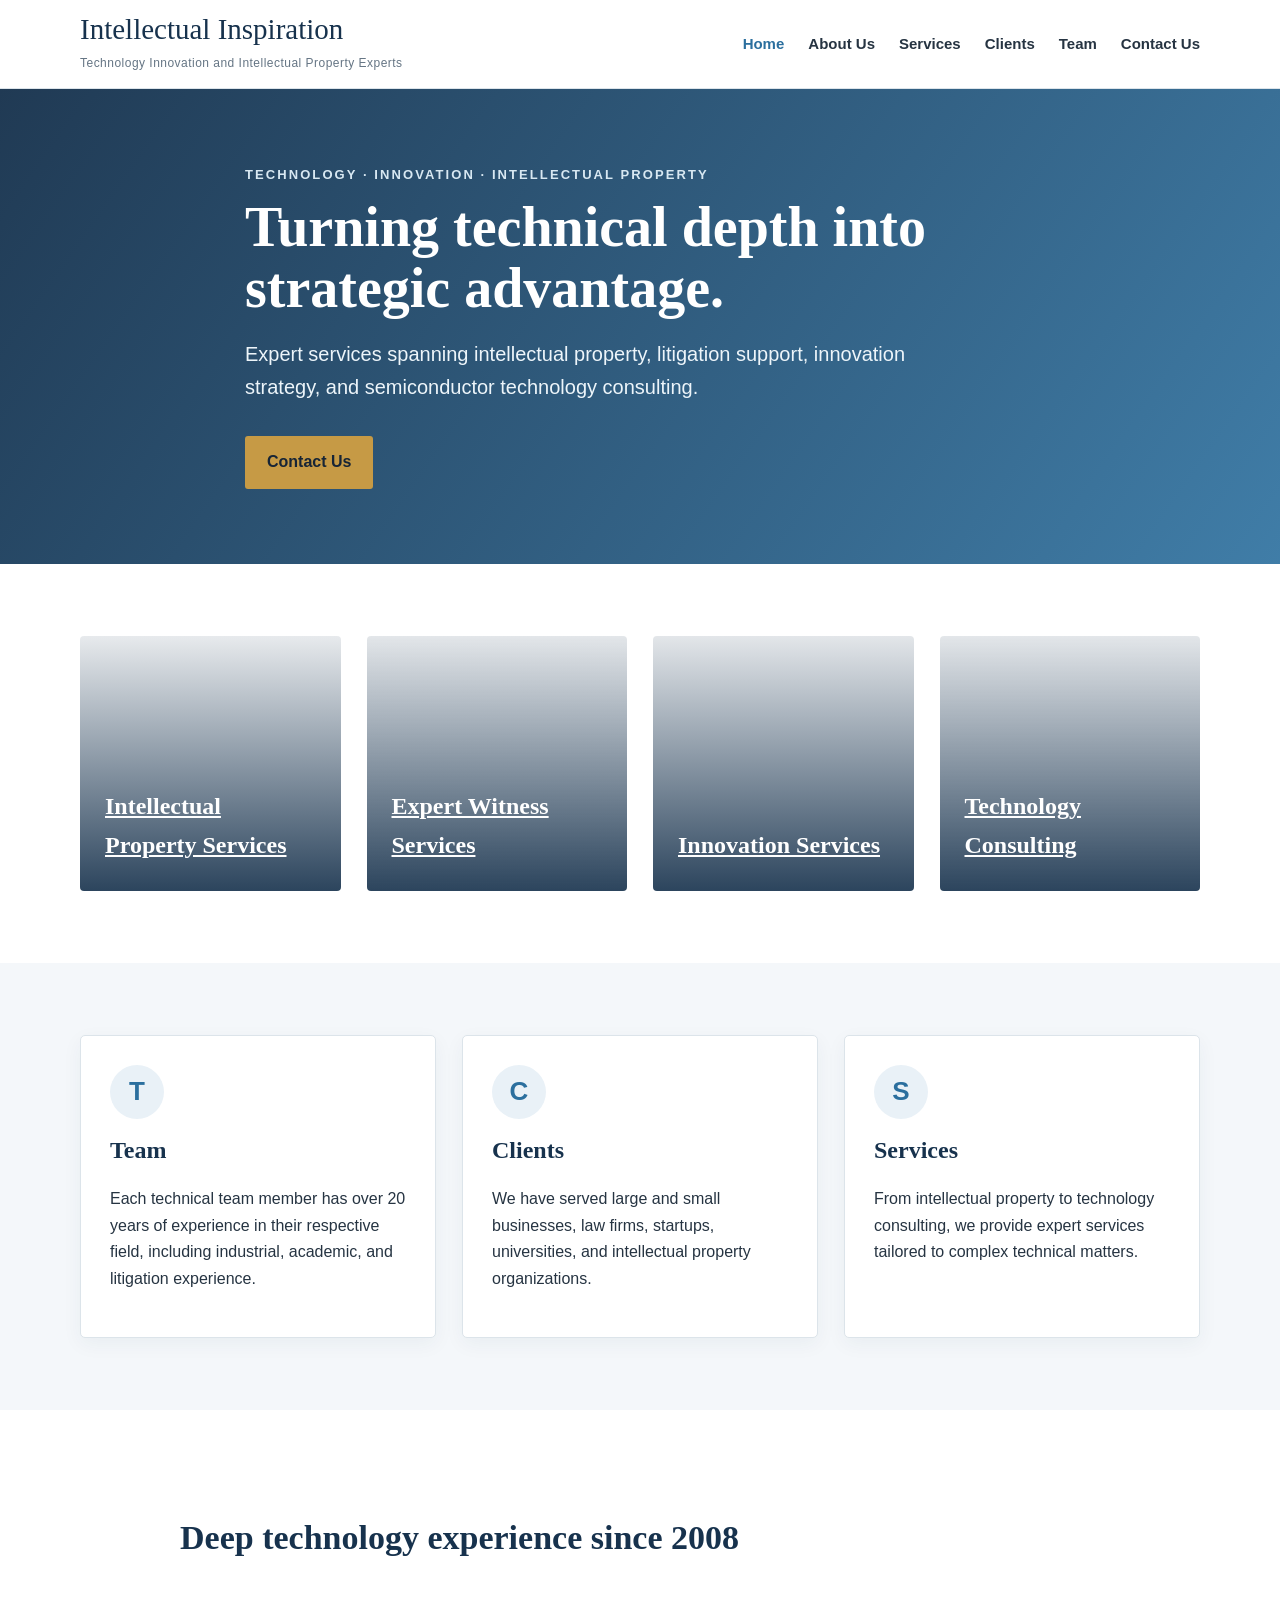
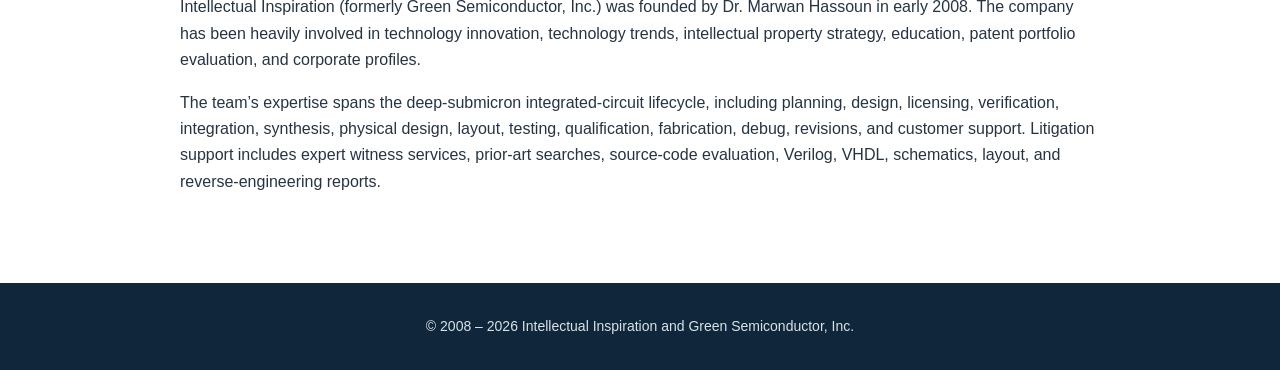
==== index.html @ a235f94a "Add files via upload Initial Migration from godaddy hosting" ====
<!doctype html><html lang="en"><head><meta charset="utf-8"><meta name="viewport" content="width=device-width,initial-scale=1">
<title>Home | Intellectual Inspiration</title><meta name="description" content="Technology innovation and intellectual property consulting.">
<link rel="stylesheet" href="assets/style.css"></head><body><header class="site-header"><div class="container header-inner">
<a class="brand" href="index.html"><span class="brand-name">Intellectual Inspiration</span><span class="tagline">Technology Innovation and Intellectual Property Experts</span></a>
<button class="menu-button" aria-label="Open menu">☰</button><nav class="nav"><a href="index.html" class="active">Home</a><a href="about.html" class="">About Us</a><a href="services.html" class="">Services</a><a href="clients.html" class="">Clients</a><a href="team.html" class="">Team</a><a href="contact.html" class="">Contact Us</a></nav></div></header>
<main>
<section class="hero"><div class="container hero-content"><div class="eyebrow">Technology · Innovation · Intellectual Property</div>
<h1>Turning technical depth into strategic advantage.</h1>
<p>Expert services spanning intellectual property, litigation support, innovation strategy, and semiconductor technology consulting.</p>
<a class="button" href="contact.html">Contact Us</a></div></section>
<section class="section"><div class="container"><div class="grid grid-4">
<a class="feature" href="services.html"><h3>Intellectual Property Services</h3></a>
<a class="feature" href="services.html"><h3>Expert Witness Services</h3></a>
<a class="feature" href="services.html"><h3>Innovation Services</h3></a>
<a class="feature" href="services.html"><h3>Technology Consulting</h3></a>
</div></div></section>
<section class="section alt"><div class="container"><div class="grid grid-3">
<div class="card"><div class="icon">T</div><h3>Team</h3><p>Each technical team member has over 20 years of experience in their respective field, including industrial, academic, and litigation experience.</p></div>
<div class="card"><div class="icon">C</div><h3>Clients</h3><p>We have served large and small businesses, law firms, startups, universities, and intellectual property organizations.</p></div>
<div class="card"><div class="icon">S</div><h3>Services</h3><p>From intellectual property to technology consulting, we provide expert services tailored to complex technical matters.</p></div>
</div></div></section>
<section class="section"><div class="container prose"><h2>Deep technology experience since 2008</h2>
<p>Intellectual Inspiration (formerly Green Semiconductor, Inc.) was founded by Dr. Marwan Hassoun in early 2008. The company has been heavily involved in technology innovation, technology trends, intellectual property strategy, education, patent portfolio evaluation, and corporate profiles.</p>
<p>The team’s expertise spans the deep-submicron integrated-circuit lifecycle, including planning, design, licensing, verification, integration, synthesis, physical design, layout, testing, qualification, fabrication, debug, revisions, and customer support. Litigation support includes expert witness services, prior-art searches, source-code evaluation, Verilog, VHDL, schematics, layout, and reverse-engineering reports.</p></div></section></main>
<footer class="site-footer"><div class="container">© 2008 – <span id="year"></span> Intellectual Inspiration and Green Semiconductor, Inc.</div></footer><script src="assets/site.js"></script></body></html>
---- assets/style.css ----
:root{
  --navy:#17324d;
  --blue:#2b6f9e;
  --light:#f4f7fa;
  --ink:#263442;
  --muted:#657584;
  --white:#fff;
  --line:#dce4ea;
  --accent:#c69a45;
}
*{box-sizing:border-box}
html{scroll-behavior:smooth}
body{margin:0;font-family:Arial,Helvetica,sans-serif;color:var(--ink);line-height:1.65;background:#fff}
a{color:var(--blue)}
img{max-width:100%}
.container{width:min(1120px,calc(100% - 40px));margin:auto}
.site-header{background:#fff;border-bottom:1px solid var(--line);position:sticky;top:0;z-index:20}
.header-inner{min-height:88px;display:flex;align-items:center;justify-content:space-between;gap:28px}
.brand{text-decoration:none;display:block}
.brand-name{font-family:Georgia,serif;color:var(--navy);font-size:29px;line-height:1.05}
.tagline{display:block;color:var(--muted);font-size:12px;letter-spacing:.04em;margin-top:6px}
.nav{display:flex;gap:24px;align-items:center}
.nav a{text-decoration:none;color:var(--ink);font-size:15px;font-weight:600}
.nav a:hover,.nav a.active{color:var(--blue)}
.menu-button{display:none;border:0;background:transparent;font-size:28px}
.hero{background:linear-gradient(125deg,rgba(23,50,77,.96),rgba(43,111,158,.90)),url('assets/circuit.svg') center/cover;min-height:440px;color:#fff;display:flex;align-items:center}
.hero-content{max-width:790px;padding:75px 0}
.eyebrow{text-transform:uppercase;letter-spacing:.16em;font-size:13px;font-weight:bold;color:#d8e8f2}
.hero h1{font-family:Georgia,serif;font-size:56px;line-height:1.08;margin:12px 0 18px}
.hero p{font-size:20px;max-width:710px;color:#edf5fa}
.button{display:inline-block;background:var(--accent);color:#172536;text-decoration:none;padding:13px 22px;border-radius:3px;font-weight:bold;margin-top:12px}
.page-hero{background:var(--navy);color:#fff;padding:58px 0}
.page-hero h1{font-family:Georgia,serif;font-size:45px;margin:0}
.page-hero p{max-width:760px;color:#dce8f0}
.section{padding:72px 0}
.section.alt{background:var(--light)}
.section-title{text-align:center;max-width:760px;margin:0 auto 42px}
.section-title h2{font-family:Georgia,serif;color:var(--navy);font-size:37px;margin:0 0 10px}
.section-title p{color:var(--muted)}
.grid{display:grid;gap:26px}
.grid-4{grid-template-columns:repeat(4,1fr)}
.grid-3{grid-template-columns:repeat(3,1fr)}
.grid-2{grid-template-columns:repeat(2,1fr)}
.card{border:1px solid var(--line);background:#fff;padding:29px;border-radius:5px;box-shadow:0 6px 20px rgba(23,50,77,.05)}
.card h3{font-family:Georgia,serif;color:var(--navy);font-size:24px;margin:12px 0}
.icon{width:54px;height:54px;border-radius:50%;display:grid;place-items:center;background:#e9f1f7;color:var(--blue);font-size:26px;font-weight:bold}
.feature{min-height:255px;display:flex;flex-direction:column;justify-content:flex-end;padding:25px;color:#fff;background:linear-gradient(rgba(23,50,77,.1),rgba(23,50,77,.91)),url('assets/circuit.svg') center/cover;border-radius:4px}
.feature:nth-child(2){background-image:linear-gradient(rgba(23,50,77,.12),rgba(23,50,77,.91)),url('assets/court.svg')}
.feature:nth-child(3){background-image:linear-gradient(rgba(23,50,77,.12),rgba(23,50,77,.91)),url('assets/innovation.svg')}
.feature:nth-child(4){background-image:linear-gradient(rgba(23,50,77,.12),rgba(23,50,77,.91)),url('assets/chip.svg')}
.feature h3{font-family:Georgia,serif;font-size:24px;margin:0}
.prose{max-width:920px;margin:auto}
.prose h2,.prose h3{font-family:Georgia,serif;color:var(--navy)}
.prose h2{font-size:34px}
.prose h3{font-size:25px;margin-top:36px}
.prose li{margin:7px 0}
.profile{display:grid;grid-template-columns:250px 1fr;gap:38px;align-items:start}
.headshot{width:250px;aspect-ratio:1;border-radius:5px;background:linear-gradient(145deg,#dce8ef,#f7f9fb);display:grid;place-items:center;color:var(--navy);font-family:Georgia,serif;font-size:64px;border:1px solid var(--line)}
.contact-grid{display:grid;grid-template-columns:1.3fr .7fr;gap:35px}
.contact-box{background:var(--light);padding:30px;border-left:5px solid var(--blue)}
.notice{padding:15px 18px;background:#fff8e8;border:1px solid #ead9a8;border-radius:4px}
.site-footer{background:#10273b;color:#d8e2e9;padding:32px 0;text-align:center;font-size:14px}
.small{font-size:14px;color:var(--muted)}
@media(max-width:850px){
 .menu-button{display:block}
 .nav{display:none;position:absolute;top:88px;left:0;right:0;background:#fff;flex-direction:column;padding:22px;border-bottom:1px solid var(--line)}
 .nav.open{display:flex}
 .grid-4,.grid-3,.grid-2,.contact-grid{grid-template-columns:1fr}
 .profile{grid-template-columns:1fr}
 .hero h1{font-size:42px}
 .header-inner{min-height:78px}
 .tagline{max-width:240px}
}
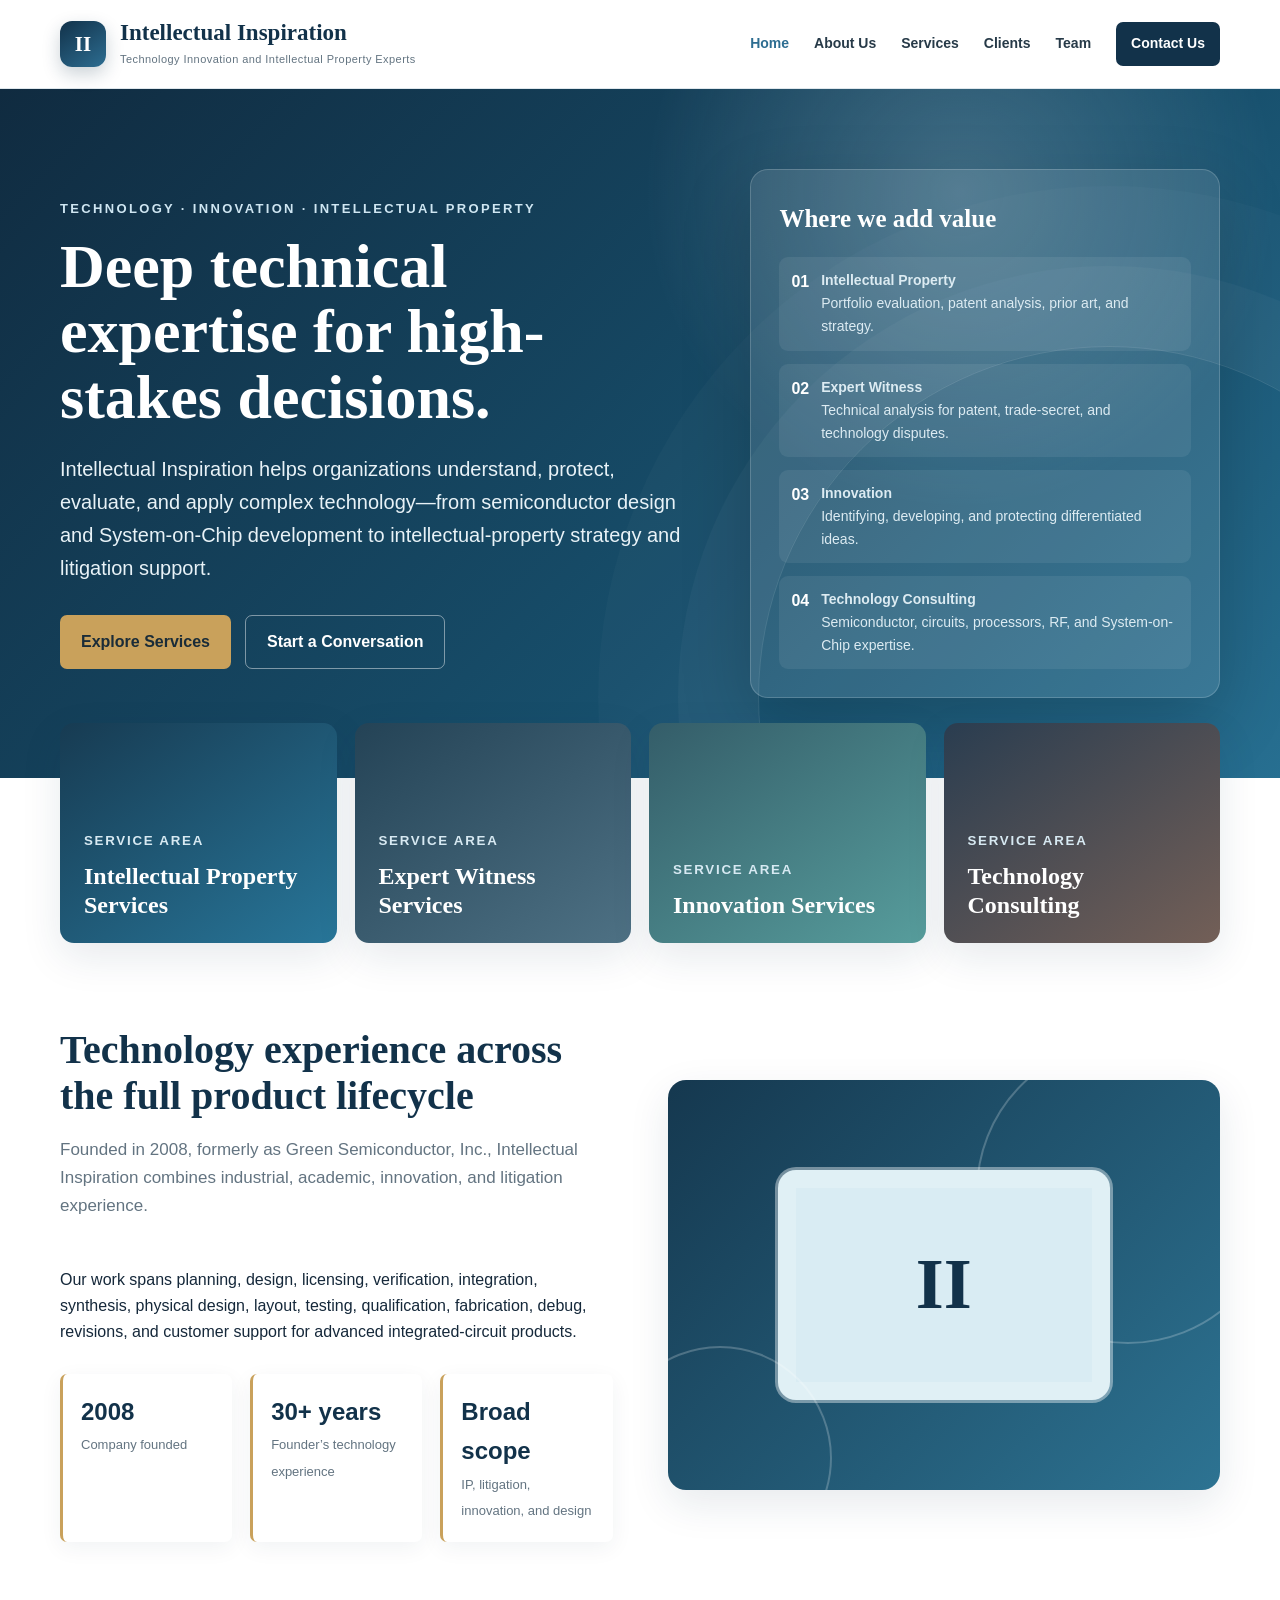
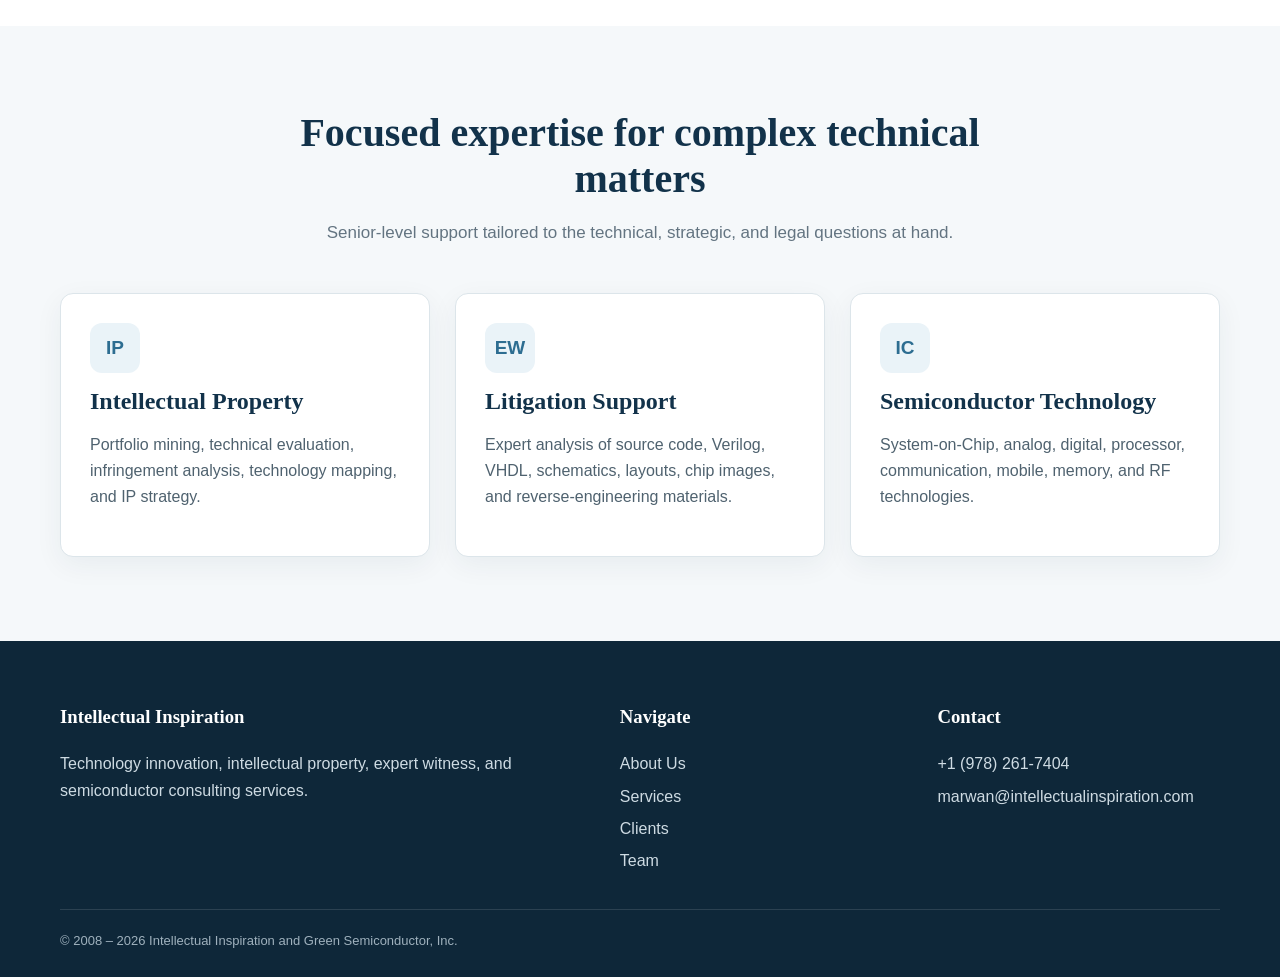
==== commit 9057eed9: "Add files via upload version 2" ====
--- a/index.html
+++ b/index.html
@@ -1,25 +1,36 @@
 <!doctype html><html lang="en"><head><meta charset="utf-8"><meta name="viewport" content="width=device-width,initial-scale=1">
-<title>Home | Intellectual Inspiration</title><meta name="description" content="Technology innovation and intellectual property consulting.">
+<title>Home | Intellectual Inspiration</title><meta name="description" content="Technology innovation, intellectual property, expert witness, and semiconductor consulting."><meta name="theme-color" content="#12324a">
 <link rel="stylesheet" href="assets/style.css"></head><body><header class="site-header"><div class="container header-inner">
-<a class="brand" href="index.html"><span class="brand-name">Intellectual Inspiration</span><span class="tagline">Technology Innovation and Intellectual Property Experts</span></a>
-<button class="menu-button" aria-label="Open menu">☰</button><nav class="nav"><a href="index.html" class="active">Home</a><a href="about.html" class="">About Us</a><a href="services.html" class="">Services</a><a href="clients.html" class="">Clients</a><a href="team.html" class="">Team</a><a href="contact.html" class="">Contact Us</a></nav></div></header>
-<main>
-<section class="hero"><div class="container hero-content"><div class="eyebrow">Technology · Innovation · Intellectual Property</div>
-<h1>Turning technical depth into strategic advantage.</h1>
-<p>Expert services spanning intellectual property, litigation support, innovation strategy, and semiconductor technology consulting.</p>
-<a class="button" href="contact.html">Contact Us</a></div></section>
-<section class="section"><div class="container"><div class="grid grid-4">
-<a class="feature" href="services.html"><h3>Intellectual Property Services</h3></a>
-<a class="feature" href="services.html"><h3>Expert Witness Services</h3></a>
-<a class="feature" href="services.html"><h3>Innovation Services</h3></a>
-<a class="feature" href="services.html"><h3>Technology Consulting</h3></a>
-</div></div></section>
-<section class="section alt"><div class="container"><div class="grid grid-3">
-<div class="card"><div class="icon">T</div><h3>Team</h3><p>Each technical team member has over 20 years of experience in their respective field, including industrial, academic, and litigation experience.</p></div>
-<div class="card"><div class="icon">C</div><h3>Clients</h3><p>We have served large and small businesses, law firms, startups, universities, and intellectual property organizations.</p></div>
-<div class="card"><div class="icon">S</div><h3>Services</h3><p>From intellectual property to technology consulting, we provide expert services tailored to complex technical matters.</p></div>
-</div></div></section>
-<section class="section"><div class="container prose"><h2>Deep technology experience since 2008</h2>
-<p>Intellectual Inspiration (formerly Green Semiconductor, Inc.) was founded by Dr. Marwan Hassoun in early 2008. The company has been heavily involved in technology innovation, technology trends, intellectual property strategy, education, patent portfolio evaluation, and corporate profiles.</p>
-<p>The team’s expertise spans the deep-submicron integrated-circuit lifecycle, including planning, design, licensing, verification, integration, synthesis, physical design, layout, testing, qualification, fabrication, debug, revisions, and customer support. Litigation support includes expert witness services, prior-art searches, source-code evaluation, Verilog, VHDL, schematics, layout, and reverse-engineering reports.</p></div></section></main>
-<footer class="site-footer"><div class="container">© 2008 – <span id="year"></span> Intellectual Inspiration and Green Semiconductor, Inc.</div></footer><script src="assets/site.js"></script></body></html>+<a class="brand" href="index.html"><span class="brand-mark">II</span><span class="brand-copy"><strong>Intellectual Inspiration</strong><span>Technology Innovation and Intellectual Property Experts</span></span></a>
+<button class="menu-button" aria-label="Open navigation">☰</button><nav class="nav"><a class="active" href="index.html">Home</a><a class="" href="about.html">About Us</a><a class="" href="services.html">Services</a><a class="" href="clients.html">Clients</a><a class="" href="team.html">Team</a><a class="contact-link " href="contact.html">Contact Us</a></nav>
+</div></header>
+<main><section class="hero"><div class="container hero-inner"><div>
+<div class="kicker">Technology · Innovation · Intellectual Property</div>
+<h1>Deep technical expertise for high-stakes decisions.</h1>
+<p>Intellectual Inspiration helps organizations understand, protect, evaluate, and apply complex technology—from semiconductor design and System-on-Chip development to intellectual-property strategy and litigation support.</p>
+<div class="actions"><a class="button primary" href="services.html">Explore Services</a><a class="button secondary" href="contact.html">Start a Conversation</a></div></div>
+<aside class="hero-panel"><h2>Where we add value</h2><div class="hero-list">
+<div><b>01</b><span><strong>Intellectual Property</strong><br>Portfolio evaluation, patent analysis, prior art, and strategy.</span></div>
+<div><b>02</b><span><strong>Expert Witness</strong><br>Technical analysis for patent, trade-secret, and technology disputes.</span></div>
+<div><b>03</b><span><strong>Innovation</strong><br>Identifying, developing, and protecting differentiated ideas.</span></div>
+<div><b>04</b><span><strong>Technology Consulting</strong><br>Semiconductor, circuits, processors, RF, and System-on-Chip expertise.</span></div>
+</div></aside></div></section>
+<div class="container feature-band">
+<a class="feature-tile" href="services.html"><small>Service Area</small><h3>Intellectual Property Services</h3></a>
+<a class="feature-tile" href="services.html"><small>Service Area</small><h3>Expert Witness Services</h3></a>
+<a class="feature-tile" href="services.html"><small>Service Area</small><h3>Innovation Services</h3></a>
+<a class="feature-tile" href="services.html"><small>Service Area</small><h3>Technology Consulting</h3></a>
+</div>
+<section class="section"><div class="container split"><div><div class="section-heading left"><h2>Technology experience across the full product lifecycle</h2><p>Founded in 2008, formerly as Green Semiconductor, Inc., Intellectual Inspiration combines industrial, academic, innovation, and litigation experience.</p></div>
+<p>Our work spans planning, design, licensing, verification, integration, synthesis, physical design, layout, testing, qualification, fabrication, debug, revisions, and customer support for advanced integrated-circuit products.</p>
+<div class="stat-row"><div class="stat"><b>2008</b><span>Company founded</span></div><div class="stat"><b>30+ years</b><span>Founder’s technology experience</span></div><div class="stat"><b>Broad scope</b><span>IP, litigation, innovation, and design</span></div></div></div>
+<div class="visual"><div class="chip"></div></div></div></section>
+<section class="section alt"><div class="container"><div class="section-heading"><h2>Focused expertise for complex technical matters</h2><p>Senior-level support tailored to the technical, strategic, and legal questions at hand.</p></div>
+<div class="grid grid-3"><div class="card"><div class="icon">IP</div><h3>Intellectual Property</h3><p>Portfolio mining, technical evaluation, infringement analysis, technology mapping, and IP strategy.</p></div>
+<div class="card"><div class="icon">EW</div><h3>Litigation Support</h3><p>Expert analysis of source code, Verilog, VHDL, schematics, layouts, chip images, and reverse-engineering materials.</p></div>
+<div class="card"><div class="icon">IC</div><h3>Semiconductor Technology</h3><p>System-on-Chip, analog, digital, processor, communication, mobile, memory, and RF technologies.</p></div></div></div></section></main>
+<footer class="site-footer"><div class="container">
+<div class="footer-grid"><div><h3>Intellectual Inspiration</h3><p>Technology innovation, intellectual property, expert witness, and semiconductor consulting services.</p></div>
+<div><h3>Navigate</h3><a href="about.html">About Us</a><a href="services.html">Services</a><a href="clients.html">Clients</a><a href="team.html">Team</a></div>
+<div><h3>Contact</h3><a href="tel:+19782617404">+1 (978) 261-7404</a><a href="mailto:marwan@intellectualinspiration.com">marwan@intellectualinspiration.com</a></div></div>
+<div class="copyright">© 2008 – <span id="year"></span> Intellectual Inspiration and Green Semiconductor, Inc.</div></div></footer><script src="assets/site.js"></script></body></html>
--- a/assets/style.css
+++ b/assets/style.css
@@ -1,74 +1,117 @@
 
 :root{
-  --navy:#17324d;
-  --blue:#2b6f9e;
-  --light:#f4f7fa;
-  --ink:#263442;
-  --muted:#657584;
-  --white:#fff;
-  --line:#dce4ea;
-  --accent:#c69a45;
+  --ink:#15283a;
+  --navy:#12324a;
+  --blue:#2d6d91;
+  --sky:#eaf3f8;
+  --gold:#c9a15b;
+  --paper:#ffffff;
+  --mist:#f5f8fa;
+  --line:#dce5ea;
+  --muted:#637481;
+  --shadow:0 14px 40px rgba(18,50,74,.10);
 }
 *{box-sizing:border-box}
 html{scroll-behavior:smooth}
-body{margin:0;font-family:Arial,Helvetica,sans-serif;color:var(--ink);line-height:1.65;background:#fff}
+body{margin:0;color:var(--ink);background:var(--paper);font-family:Inter,Segoe UI,Arial,sans-serif;line-height:1.65}
 a{color:var(--blue)}
-img{max-width:100%}
-.container{width:min(1120px,calc(100% - 40px));margin:auto}
-.site-header{background:#fff;border-bottom:1px solid var(--line);position:sticky;top:0;z-index:20}
-.header-inner{min-height:88px;display:flex;align-items:center;justify-content:space-between;gap:28px}
-.brand{text-decoration:none;display:block}
-.brand-name{font-family:Georgia,serif;color:var(--navy);font-size:29px;line-height:1.05}
-.tagline{display:block;color:var(--muted);font-size:12px;letter-spacing:.04em;margin-top:6px}
-.nav{display:flex;gap:24px;align-items:center}
-.nav a{text-decoration:none;color:var(--ink);font-size:15px;font-weight:600}
+img{max-width:100%;display:block}
+.container{width:min(1160px,calc(100% - 40px));margin:auto}
+.site-header{position:sticky;top:0;z-index:50;background:rgba(255,255,255,.96);backdrop-filter:blur(14px);border-bottom:1px solid rgba(220,229,234,.9)}
+.header-inner{height:88px;display:flex;align-items:center;justify-content:space-between;gap:30px}
+.brand{text-decoration:none;display:flex;align-items:center;gap:14px;color:var(--navy)}
+.brand-mark{width:46px;height:46px;border-radius:12px;background:linear-gradient(145deg,var(--navy),var(--blue));display:grid;place-items:center;color:#fff;font-family:Georgia,serif;font-weight:bold;font-size:21px;box-shadow:0 7px 18px rgba(18,50,74,.22)}
+.brand-copy strong{display:block;font-family:Georgia,serif;font-size:23px;line-height:1.1}
+.brand-copy span{display:block;font-size:11px;color:var(--muted);letter-spacing:.04em;margin-top:5px}
+.nav{display:flex;align-items:center;gap:25px}
+.nav a{color:#273a48;text-decoration:none;font-size:14px;font-weight:650}
 .nav a:hover,.nav a.active{color:var(--blue)}
-.menu-button{display:none;border:0;background:transparent;font-size:28px}
-.hero{background:linear-gradient(125deg,rgba(23,50,77,.96),rgba(43,111,158,.90)),url('assets/circuit.svg') center/cover;min-height:440px;color:#fff;display:flex;align-items:center}
-.hero-content{max-width:790px;padding:75px 0}
-.eyebrow{text-transform:uppercase;letter-spacing:.16em;font-size:13px;font-weight:bold;color:#d8e8f2}
-.hero h1{font-family:Georgia,serif;font-size:56px;line-height:1.08;margin:12px 0 18px}
-.hero p{font-size:20px;max-width:710px;color:#edf5fa}
-.button{display:inline-block;background:var(--accent);color:#172536;text-decoration:none;padding:13px 22px;border-radius:3px;font-weight:bold;margin-top:12px}
-.page-hero{background:var(--navy);color:#fff;padding:58px 0}
-.page-hero h1{font-family:Georgia,serif;font-size:45px;margin:0}
-.page-hero p{max-width:760px;color:#dce8f0}
-.section{padding:72px 0}
-.section.alt{background:var(--light)}
-.section-title{text-align:center;max-width:760px;margin:0 auto 42px}
-.section-title h2{font-family:Georgia,serif;color:var(--navy);font-size:37px;margin:0 0 10px}
-.section-title p{color:var(--muted)}
-.grid{display:grid;gap:26px}
+.nav .contact-link{padding:10px 15px;border-radius:7px;background:var(--navy);color:#fff}
+.menu-button{display:none;border:0;background:none;font-size:28px;color:var(--navy)}
+.hero{position:relative;overflow:hidden;background:
+ radial-gradient(circle at 75% 15%,rgba(202,225,237,.24),transparent 28%),
+ linear-gradient(135deg,#102b40 0%,#174f6c 62%,#276f91 100%);color:#fff}
+.hero:after{content:"";position:absolute;right:-180px;bottom:-270px;width:700px;height:700px;border:1px solid rgba(255,255,255,.12);border-radius:50%;box-shadow:0 0 0 80px rgba(255,255,255,.03),0 0 0 160px rgba(255,255,255,.02)}
+.hero-inner{position:relative;z-index:2;min-height:600px;display:grid;grid-template-columns:1.15fr .85fr;align-items:center;gap:55px;padding:80px 0}
+.kicker{font-size:13px;text-transform:uppercase;letter-spacing:.18em;font-weight:800;color:#cfe6f2}
+.hero h1{font-family:Georgia,serif;font-size:62px;line-height:1.06;margin:14px 0 22px;max-width:760px}
+.hero p{font-size:20px;color:#e8f2f7;max-width:690px}
+.actions{display:flex;gap:14px;flex-wrap:wrap;margin-top:30px}
+.button{display:inline-flex;align-items:center;justify-content:center;text-decoration:none;padding:13px 21px;border-radius:7px;font-weight:750}
+.button.primary{background:var(--gold);color:#1a2c38}
+.button.secondary{border:1px solid rgba(255,255,255,.45);color:#fff}
+.hero-panel{background:rgba(255,255,255,.10);border:1px solid rgba(255,255,255,.18);border-radius:18px;padding:28px;box-shadow:0 24px 70px rgba(0,0,0,.18)}
+.hero-panel h2{font-family:Georgia,serif;font-size:25px;margin:0 0 18px}
+.hero-list{display:grid;gap:13px}
+.hero-list div{display:flex;gap:12px;align-items:flex-start;padding:12px;background:rgba(255,255,255,.07);border-radius:9px}
+.hero-list b{color:#fff}
+.hero-list span{color:#dcebf2;font-size:14px}
+.page-hero{background:linear-gradient(135deg,#102b40,#206986);color:#fff;padding:72px 0}
+.page-hero h1{font-family:Georgia,serif;font-size:50px;margin:0 0 12px}
+.page-hero p{font-size:18px;max-width:760px;color:#dcecf4}
+.section{padding:84px 0}
+.section.alt{background:var(--mist)}
+.section-heading{max-width:780px;margin:0 auto 46px;text-align:center}
+.section-heading.left{margin-left:0;text-align:left}
+.section-heading h2{font-family:Georgia,serif;color:var(--navy);font-size:40px;line-height:1.15;margin:0 0 12px}
+.section-heading p{color:var(--muted);font-size:17px}
+.grid{display:grid;gap:25px}
 .grid-4{grid-template-columns:repeat(4,1fr)}
 .grid-3{grid-template-columns:repeat(3,1fr)}
 .grid-2{grid-template-columns:repeat(2,1fr)}
-.card{border:1px solid var(--line);background:#fff;padding:29px;border-radius:5px;box-shadow:0 6px 20px rgba(23,50,77,.05)}
-.card h3{font-family:Georgia,serif;color:var(--navy);font-size:24px;margin:12px 0}
-.icon{width:54px;height:54px;border-radius:50%;display:grid;place-items:center;background:#e9f1f7;color:var(--blue);font-size:26px;font-weight:bold}
-.feature{min-height:255px;display:flex;flex-direction:column;justify-content:flex-end;padding:25px;color:#fff;background:linear-gradient(rgba(23,50,77,.1),rgba(23,50,77,.91)),url('assets/circuit.svg') center/cover;border-radius:4px}
-.feature:nth-child(2){background-image:linear-gradient(rgba(23,50,77,.12),rgba(23,50,77,.91)),url('assets/court.svg')}
-.feature:nth-child(3){background-image:linear-gradient(rgba(23,50,77,.12),rgba(23,50,77,.91)),url('assets/innovation.svg')}
-.feature:nth-child(4){background-image:linear-gradient(rgba(23,50,77,.12),rgba(23,50,77,.91)),url('assets/chip.svg')}
-.feature h3{font-family:Georgia,serif;font-size:24px;margin:0}
-.prose{max-width:920px;margin:auto}
+.card{background:#fff;border:1px solid var(--line);border-radius:13px;padding:29px;box-shadow:0 8px 28px rgba(18,50,74,.06)}
+.card h3{font-family:Georgia,serif;color:var(--navy);font-size:24px;line-height:1.25;margin:13px 0 10px}
+.card p,.card li{color:#4f626f}
+.card ul{padding-left:20px}
+.icon{width:50px;height:50px;border-radius:12px;background:var(--sky);color:var(--blue);display:grid;place-items:center;font-weight:800;font-size:19px}
+.service-card{position:relative;overflow:hidden}
+.service-card:before{content:"";position:absolute;top:0;left:0;right:0;height:4px;background:linear-gradient(90deg,var(--blue),var(--gold))}
+.feature-band{display:grid;grid-template-columns:repeat(4,1fr);gap:18px;margin-top:-55px;position:relative;z-index:4}
+.feature-tile{min-height:220px;border-radius:14px;padding:24px;display:flex;flex-direction:column;justify-content:flex-end;color:#fff;text-decoration:none;box-shadow:var(--shadow);background:linear-gradient(145deg,#173b52,#287699)}
+.feature-tile:nth-child(2){background:linear-gradient(145deg,#244356,#4e7184)}
+.feature-tile:nth-child(3){background:linear-gradient(145deg,#345d69,#579d9c)}
+.feature-tile:nth-child(4){background:linear-gradient(145deg,#2a3d50,#735f57)}
+.feature-tile small{text-transform:uppercase;letter-spacing:.13em;color:#d7e9f2;font-weight:750}
+.feature-tile h3{font-family:Georgia,serif;font-size:24px;line-height:1.2;margin:10px 0 0}
+.prose{max-width:900px}
+.prose.center{margin:auto}
 .prose h2,.prose h3{font-family:Georgia,serif;color:var(--navy)}
-.prose h2{font-size:34px}
-.prose h3{font-size:25px;margin-top:36px}
-.prose li{margin:7px 0}
-.profile{display:grid;grid-template-columns:250px 1fr;gap:38px;align-items:start}
-.headshot{width:250px;aspect-ratio:1;border-radius:5px;background:linear-gradient(145deg,#dce8ef,#f7f9fb);display:grid;place-items:center;color:var(--navy);font-family:Georgia,serif;font-size:64px;border:1px solid var(--line)}
-.contact-grid{display:grid;grid-template-columns:1.3fr .7fr;gap:35px}
-.contact-box{background:var(--light);padding:30px;border-left:5px solid var(--blue)}
-.notice{padding:15px 18px;background:#fff8e8;border:1px solid #ead9a8;border-radius:4px}
-.site-footer{background:#10273b;color:#d8e2e9;padding:32px 0;text-align:center;font-size:14px}
-.small{font-size:14px;color:var(--muted)}
-@media(max-width:850px){
- .menu-button{display:block}
- .nav{display:none;position:absolute;top:88px;left:0;right:0;background:#fff;flex-direction:column;padding:22px;border-bottom:1px solid var(--line)}
- .nav.open{display:flex}
- .grid-4,.grid-3,.grid-2,.contact-grid{grid-template-columns:1fr}
- .profile{grid-template-columns:1fr}
- .hero h1{font-size:42px}
- .header-inner{min-height:78px}
- .tagline{max-width:240px}
+.prose h2{font-size:36px}
+.prose h3{font-size:25px;margin-top:34px}
+.prose p,.prose li{font-size:17px;color:#435866}
+.split{display:grid;grid-template-columns:1fr 1fr;gap:55px;align-items:center}
+.visual{min-height:410px;border-radius:18px;background:linear-gradient(135deg,#15384f,#2d7392);position:relative;overflow:hidden;box-shadow:var(--shadow)}
+.visual:before,.visual:after{content:"";position:absolute;border:2px solid rgba(255,255,255,.22);border-radius:50%}
+.visual:before{width:300px;height:300px;right:-60px;top:-40px}
+.visual:after{width:220px;height:220px;left:-60px;bottom:-80px}
+.chip{position:absolute;inset:90px 110px;background:#d9ecf3;border:18px solid rgba(255,255,255,.18);border-radius:18px;box-shadow:0 0 0 3px rgba(255,255,255,.4)}
+.chip:before{content:"II";position:absolute;inset:0;display:grid;place-items:center;font-family:Georgia,serif;color:var(--navy);font-size:72px;font-weight:bold}
+.stat-row{display:grid;grid-template-columns:repeat(3,1fr);gap:18px;margin-top:28px}
+.stat{padding:18px;border-left:3px solid var(--gold);background:#fff;border-radius:7px;box-shadow:0 6px 22px rgba(18,50,74,.06)}
+.stat b{display:block;color:var(--navy);font-size:24px}
+.stat span{font-size:13px;color:var(--muted)}
+.profile{display:grid;grid-template-columns:300px 1fr;gap:50px;align-items:start}
+.portrait{aspect-ratio:4/5;border-radius:16px;background:linear-gradient(150deg,#d9e8ef,#f7f9fa);display:grid;place-items:center;color:var(--navy);font-family:Georgia,serif;font-size:80px;box-shadow:var(--shadow)}
+.profile h2{font-family:Georgia,serif;color:var(--navy);font-size:38px;margin:0}
+.profile .role{font-weight:750;color:var(--blue);margin-top:5px}
+.contact-layout{display:grid;grid-template-columns:1.2fr .8fr;gap:35px}
+.contact-card{background:var(--navy);color:#fff;padding:34px;border-radius:15px}
+.contact-card a{color:#d8edf7}
+.contact-card h3{font-family:Georgia,serif;font-size:27px;margin-top:0}
+.notice{background:#fff7e7;border:1px solid #ead7a9;padding:18px;border-radius:10px}
+.site-footer{background:#0e2739;color:#cedbe3;padding:42px 0 26px}
+.footer-grid{display:grid;grid-template-columns:1.3fr .7fr .7fr;gap:35px}
+.footer-grid h3{color:#fff;font-family:Georgia,serif}
+.footer-grid a{display:block;color:#cedbe3;text-decoration:none;margin:6px 0}
+.copyright{border-top:1px solid rgba(255,255,255,.12);margin-top:28px;padding-top:20px;font-size:13px;color:#9fb1bd}
+@media(max-width:900px){
+ .menu-button{display:block}.nav{display:none;position:absolute;left:0;right:0;top:88px;padding:22px;background:#fff;border-bottom:1px solid var(--line);flex-direction:column}.nav.open{display:flex}
+ .hero-inner,.split,.profile,.contact-layout{grid-template-columns:1fr}.hero-inner{padding:70px 0}.hero h1{font-size:47px}.hero-panel{display:none}
+ .feature-band,.grid-4,.grid-3,.grid-2,.stat-row,.footer-grid{grid-template-columns:1fr 1fr}
 }
+@media(max-width:620px){
+ .container{width:min(100% - 28px,1160px)}.brand-copy span{display:none}.brand-copy strong{font-size:19px}.header-inner{height:76px}.nav{top:76px}
+ .hero-inner{min-height:auto;padding:65px 0}.hero h1{font-size:39px}.hero p{font-size:18px}
+ .feature-band,.grid-4,.grid-3,.grid-2,.stat-row,.footer-grid{grid-template-columns:1fr}.feature-band{margin-top:20px}
+ .section{padding:64px 0}.page-hero h1{font-size:40px}.profile{gap:28px}.portrait{max-width:280px}
+}
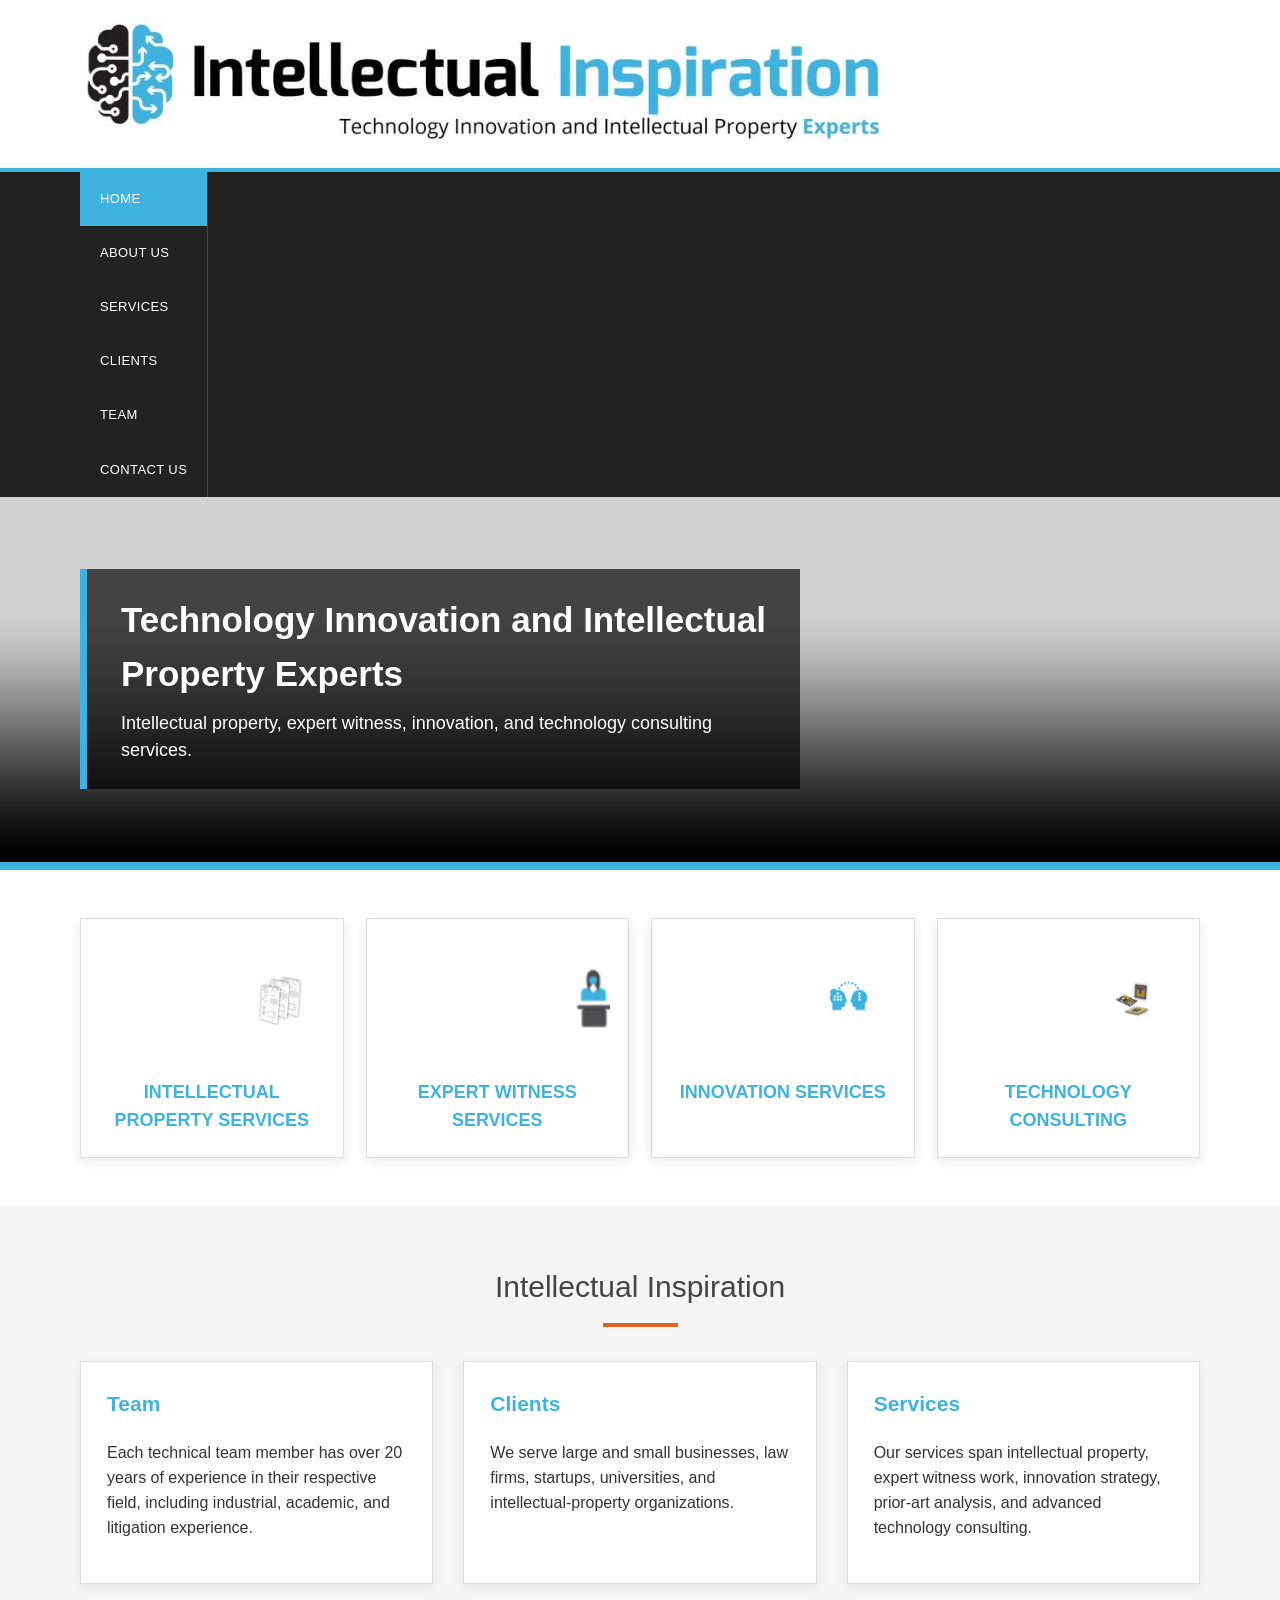
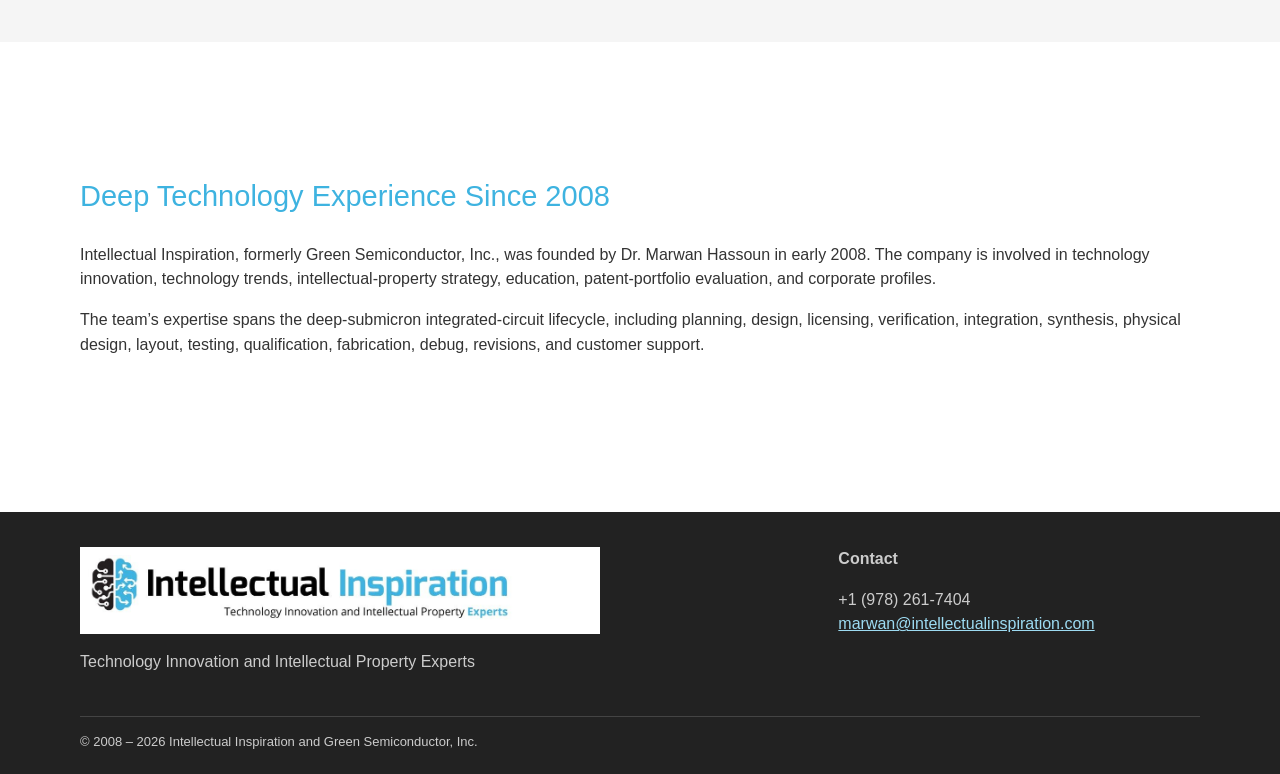
==== commit ce50f9e3: "Add files via upload" ====
--- a/index.html
+++ b/index.html
@@ -1,36 +1,5 @@
-<!doctype html><html lang="en"><head><meta charset="utf-8"><meta name="viewport" content="width=device-width,initial-scale=1">
-<title>Home | Intellectual Inspiration</title><meta name="description" content="Technology innovation, intellectual property, expert witness, and semiconductor consulting."><meta name="theme-color" content="#12324a">
-<link rel="stylesheet" href="assets/style.css"></head><body><header class="site-header"><div class="container header-inner">
-<a class="brand" href="index.html"><span class="brand-mark">II</span><span class="brand-copy"><strong>Intellectual Inspiration</strong><span>Technology Innovation and Intellectual Property Experts</span></span></a>
-<button class="menu-button" aria-label="Open navigation">☰</button><nav class="nav"><a class="active" href="index.html">Home</a><a class="" href="about.html">About Us</a><a class="" href="services.html">Services</a><a class="" href="clients.html">Clients</a><a class="" href="team.html">Team</a><a class="contact-link " href="contact.html">Contact Us</a></nav>
-</div></header>
-<main><section class="hero"><div class="container hero-inner"><div>
-<div class="kicker">Technology · Innovation · Intellectual Property</div>
-<h1>Deep technical expertise for high-stakes decisions.</h1>
-<p>Intellectual Inspiration helps organizations understand, protect, evaluate, and apply complex technology—from semiconductor design and System-on-Chip development to intellectual-property strategy and litigation support.</p>
-<div class="actions"><a class="button primary" href="services.html">Explore Services</a><a class="button secondary" href="contact.html">Start a Conversation</a></div></div>
-<aside class="hero-panel"><h2>Where we add value</h2><div class="hero-list">
-<div><b>01</b><span><strong>Intellectual Property</strong><br>Portfolio evaluation, patent analysis, prior art, and strategy.</span></div>
-<div><b>02</b><span><strong>Expert Witness</strong><br>Technical analysis for patent, trade-secret, and technology disputes.</span></div>
-<div><b>03</b><span><strong>Innovation</strong><br>Identifying, developing, and protecting differentiated ideas.</span></div>
-<div><b>04</b><span><strong>Technology Consulting</strong><br>Semiconductor, circuits, processors, RF, and System-on-Chip expertise.</span></div>
-</div></aside></div></section>
-<div class="container feature-band">
-<a class="feature-tile" href="services.html"><small>Service Area</small><h3>Intellectual Property Services</h3></a>
-<a class="feature-tile" href="services.html"><small>Service Area</small><h3>Expert Witness Services</h3></a>
-<a class="feature-tile" href="services.html"><small>Service Area</small><h3>Innovation Services</h3></a>
-<a class="feature-tile" href="services.html"><small>Service Area</small><h3>Technology Consulting</h3></a>
-</div>
-<section class="section"><div class="container split"><div><div class="section-heading left"><h2>Technology experience across the full product lifecycle</h2><p>Founded in 2008, formerly as Green Semiconductor, Inc., Intellectual Inspiration combines industrial, academic, innovation, and litigation experience.</p></div>
-<p>Our work spans planning, design, licensing, verification, integration, synthesis, physical design, layout, testing, qualification, fabrication, debug, revisions, and customer support for advanced integrated-circuit products.</p>
-<div class="stat-row"><div class="stat"><b>2008</b><span>Company founded</span></div><div class="stat"><b>30+ years</b><span>Founder’s technology experience</span></div><div class="stat"><b>Broad scope</b><span>IP, litigation, innovation, and design</span></div></div></div>
-<div class="visual"><div class="chip"></div></div></div></section>
-<section class="section alt"><div class="container"><div class="section-heading"><h2>Focused expertise for complex technical matters</h2><p>Senior-level support tailored to the technical, strategic, and legal questions at hand.</p></div>
-<div class="grid grid-3"><div class="card"><div class="icon">IP</div><h3>Intellectual Property</h3><p>Portfolio mining, technical evaluation, infringement analysis, technology mapping, and IP strategy.</p></div>
-<div class="card"><div class="icon">EW</div><h3>Litigation Support</h3><p>Expert analysis of source code, Verilog, VHDL, schematics, layouts, chip images, and reverse-engineering materials.</p></div>
-<div class="card"><div class="icon">IC</div><h3>Semiconductor Technology</h3><p>System-on-Chip, analog, digital, processor, communication, mobile, memory, and RF technologies.</p></div></div></div></section></main>
-<footer class="site-footer"><div class="container">
-<div class="footer-grid"><div><h3>Intellectual Inspiration</h3><p>Technology innovation, intellectual property, expert witness, and semiconductor consulting services.</p></div>
-<div><h3>Navigate</h3><a href="about.html">About Us</a><a href="services.html">Services</a><a href="clients.html">Clients</a><a href="team.html">Team</a></div>
-<div><h3>Contact</h3><a href="tel:+19782617404">+1 (978) 261-7404</a><a href="mailto:marwan@intellectualinspiration.com">marwan@intellectualinspiration.com</a></div></div>
-<div class="copyright">© 2008 – <span id="year"></span> Intellectual Inspiration and Green Semiconductor, Inc.</div></div></footer><script src="assets/site.js"></script></body></html>+<!doctype html><html lang="en"><head><meta charset="utf-8"><meta name="viewport" content="width=device-width,initial-scale=1"><title>Home | Intellectual Inspiration</title><meta name="description" content="Technology innovation and intellectual property experts."><link rel="stylesheet" href="assets/style.css"></head><body><header><div class="wrap logo-row"><a href="index.html"><img class="logo" src="assets/images/logo.jpg" alt="Intellectual Inspiration"></a></div>
+<nav><div class="wrap"><button class="menu">☰</button><div class="links"><a class="active" href="index.html">Home</a><a class="" href="about.html">About Us</a><a class="" href="services.html">Services</a><a class="" href="clients.html">Clients</a><a class="" href="team.html">Team</a><a class="" href="contact.html">Contact Us</a></div></div></nav></header><main><section class="hero"><div class="wrap"><div class="hero-box"><h1>Technology Innovation and Intellectual Property Experts</h1><p>Intellectual property, expert witness, innovation, and technology consulting services.</p></div></div></section><div class="bar"></div>
+<div class="wrap tiles"><a class="tile" href="services.html"><img src="assets/images/patent.png"><h3>Intellectual Property Services</h3></a><a class="tile" href="services.html"><img src="assets/images/expert.png"><h3>Expert Witness Services</h3></a><a class="tile" href="services.html"><img src="assets/images/innovation.png"><h3>Innovation Services</h3></a><a class="tile" href="services.html"><img src="assets/images/technology.png"><h3>Technology Consulting</h3></a></div>
+<section class="section gray"><div class="wrap"><div class="title"><h2>Intellectual Inspiration</h2></div><div class="grid3"><div class="box"><h3>Team</h3><p>Each technical team member has over 20 years of experience in their respective field, including industrial, academic, and litigation experience.</p></div><div class="box"><h3>Clients</h3><p>We serve large and small businesses, law firms, startups, universities, and intellectual-property organizations.</p></div><div class="box"><h3>Services</h3><p>Our services span intellectual property, expert witness work, innovation strategy, prior-art analysis, and advanced technology consulting.</p></div></div></div></section>
+<section class="section"><div class="wrap content"><h2>Deep Technology Experience Since 2008</h2><p>Intellectual Inspiration, formerly Green Semiconductor, Inc., was founded by Dr. Marwan Hassoun in early 2008. The company is involved in technology innovation, technology trends, intellectual-property strategy, education, patent-portfolio evaluation, and corporate profiles.</p><p>The team’s expertise spans the deep-submicron integrated-circuit lifecycle, including planning, design, licensing, verification, integration, synthesis, physical design, layout, testing, qualification, fabrication, debug, revisions, and customer support.</p></div></section></main><footer><div class="wrap"><div class="foot"><div><img src="assets/images/logo.jpg" alt="" style="max-width:520px;background:white;padding:8px"><p>Technology Innovation and Intellectual Property Experts</p></div><div><strong>Contact</strong><p>+1 (978) 261-7404<br><a href="mailto:marwan@intellectualinspiration.com">marwan@intellectualinspiration.com</a></p></div></div><div class="copy">© 2008 – <span id="year"></span> Intellectual Inspiration and Green Semiconductor, Inc.</div></div></footer><script src="assets/site.js"></script></body></html>
--- a/assets/style.css
+++ b/assets/style.css
@@ -1,117 +1,7 @@
 
-:root{
-  --ink:#15283a;
-  --navy:#12324a;
-  --blue:#2d6d91;
-  --sky:#eaf3f8;
-  --gold:#c9a15b;
-  --paper:#ffffff;
-  --mist:#f5f8fa;
-  --line:#dce5ea;
-  --muted:#637481;
-  --shadow:0 14px 40px rgba(18,50,74,.10);
-}
-*{box-sizing:border-box}
-html{scroll-behavior:smooth}
-body{margin:0;color:var(--ink);background:var(--paper);font-family:Inter,Segoe UI,Arial,sans-serif;line-height:1.65}
-a{color:var(--blue)}
-img{max-width:100%;display:block}
-.container{width:min(1160px,calc(100% - 40px));margin:auto}
-.site-header{position:sticky;top:0;z-index:50;background:rgba(255,255,255,.96);backdrop-filter:blur(14px);border-bottom:1px solid rgba(220,229,234,.9)}
-.header-inner{height:88px;display:flex;align-items:center;justify-content:space-between;gap:30px}
-.brand{text-decoration:none;display:flex;align-items:center;gap:14px;color:var(--navy)}
-.brand-mark{width:46px;height:46px;border-radius:12px;background:linear-gradient(145deg,var(--navy),var(--blue));display:grid;place-items:center;color:#fff;font-family:Georgia,serif;font-weight:bold;font-size:21px;box-shadow:0 7px 18px rgba(18,50,74,.22)}
-.brand-copy strong{display:block;font-family:Georgia,serif;font-size:23px;line-height:1.1}
-.brand-copy span{display:block;font-size:11px;color:var(--muted);letter-spacing:.04em;margin-top:5px}
-.nav{display:flex;align-items:center;gap:25px}
-.nav a{color:#273a48;text-decoration:none;font-size:14px;font-weight:650}
-.nav a:hover,.nav a.active{color:var(--blue)}
-.nav .contact-link{padding:10px 15px;border-radius:7px;background:var(--navy);color:#fff}
-.menu-button{display:none;border:0;background:none;font-size:28px;color:var(--navy)}
-.hero{position:relative;overflow:hidden;background:
- radial-gradient(circle at 75% 15%,rgba(202,225,237,.24),transparent 28%),
- linear-gradient(135deg,#102b40 0%,#174f6c 62%,#276f91 100%);color:#fff}
-.hero:after{content:"";position:absolute;right:-180px;bottom:-270px;width:700px;height:700px;border:1px solid rgba(255,255,255,.12);border-radius:50%;box-shadow:0 0 0 80px rgba(255,255,255,.03),0 0 0 160px rgba(255,255,255,.02)}
-.hero-inner{position:relative;z-index:2;min-height:600px;display:grid;grid-template-columns:1.15fr .85fr;align-items:center;gap:55px;padding:80px 0}
-.kicker{font-size:13px;text-transform:uppercase;letter-spacing:.18em;font-weight:800;color:#cfe6f2}
-.hero h1{font-family:Georgia,serif;font-size:62px;line-height:1.06;margin:14px 0 22px;max-width:760px}
-.hero p{font-size:20px;color:#e8f2f7;max-width:690px}
-.actions{display:flex;gap:14px;flex-wrap:wrap;margin-top:30px}
-.button{display:inline-flex;align-items:center;justify-content:center;text-decoration:none;padding:13px 21px;border-radius:7px;font-weight:750}
-.button.primary{background:var(--gold);color:#1a2c38}
-.button.secondary{border:1px solid rgba(255,255,255,.45);color:#fff}
-.hero-panel{background:rgba(255,255,255,.10);border:1px solid rgba(255,255,255,.18);border-radius:18px;padding:28px;box-shadow:0 24px 70px rgba(0,0,0,.18)}
-.hero-panel h2{font-family:Georgia,serif;font-size:25px;margin:0 0 18px}
-.hero-list{display:grid;gap:13px}
-.hero-list div{display:flex;gap:12px;align-items:flex-start;padding:12px;background:rgba(255,255,255,.07);border-radius:9px}
-.hero-list b{color:#fff}
-.hero-list span{color:#dcebf2;font-size:14px}
-.page-hero{background:linear-gradient(135deg,#102b40,#206986);color:#fff;padding:72px 0}
-.page-hero h1{font-family:Georgia,serif;font-size:50px;margin:0 0 12px}
-.page-hero p{font-size:18px;max-width:760px;color:#dcecf4}
-.section{padding:84px 0}
-.section.alt{background:var(--mist)}
-.section-heading{max-width:780px;margin:0 auto 46px;text-align:center}
-.section-heading.left{margin-left:0;text-align:left}
-.section-heading h2{font-family:Georgia,serif;color:var(--navy);font-size:40px;line-height:1.15;margin:0 0 12px}
-.section-heading p{color:var(--muted);font-size:17px}
-.grid{display:grid;gap:25px}
-.grid-4{grid-template-columns:repeat(4,1fr)}
-.grid-3{grid-template-columns:repeat(3,1fr)}
-.grid-2{grid-template-columns:repeat(2,1fr)}
-.card{background:#fff;border:1px solid var(--line);border-radius:13px;padding:29px;box-shadow:0 8px 28px rgba(18,50,74,.06)}
-.card h3{font-family:Georgia,serif;color:var(--navy);font-size:24px;line-height:1.25;margin:13px 0 10px}
-.card p,.card li{color:#4f626f}
-.card ul{padding-left:20px}
-.icon{width:50px;height:50px;border-radius:12px;background:var(--sky);color:var(--blue);display:grid;place-items:center;font-weight:800;font-size:19px}
-.service-card{position:relative;overflow:hidden}
-.service-card:before{content:"";position:absolute;top:0;left:0;right:0;height:4px;background:linear-gradient(90deg,var(--blue),var(--gold))}
-.feature-band{display:grid;grid-template-columns:repeat(4,1fr);gap:18px;margin-top:-55px;position:relative;z-index:4}
-.feature-tile{min-height:220px;border-radius:14px;padding:24px;display:flex;flex-direction:column;justify-content:flex-end;color:#fff;text-decoration:none;box-shadow:var(--shadow);background:linear-gradient(145deg,#173b52,#287699)}
-.feature-tile:nth-child(2){background:linear-gradient(145deg,#244356,#4e7184)}
-.feature-tile:nth-child(3){background:linear-gradient(145deg,#345d69,#579d9c)}
-.feature-tile:nth-child(4){background:linear-gradient(145deg,#2a3d50,#735f57)}
-.feature-tile small{text-transform:uppercase;letter-spacing:.13em;color:#d7e9f2;font-weight:750}
-.feature-tile h3{font-family:Georgia,serif;font-size:24px;line-height:1.2;margin:10px 0 0}
-.prose{max-width:900px}
-.prose.center{margin:auto}
-.prose h2,.prose h3{font-family:Georgia,serif;color:var(--navy)}
-.prose h2{font-size:36px}
-.prose h3{font-size:25px;margin-top:34px}
-.prose p,.prose li{font-size:17px;color:#435866}
-.split{display:grid;grid-template-columns:1fr 1fr;gap:55px;align-items:center}
-.visual{min-height:410px;border-radius:18px;background:linear-gradient(135deg,#15384f,#2d7392);position:relative;overflow:hidden;box-shadow:var(--shadow)}
-.visual:before,.visual:after{content:"";position:absolute;border:2px solid rgba(255,255,255,.22);border-radius:50%}
-.visual:before{width:300px;height:300px;right:-60px;top:-40px}
-.visual:after{width:220px;height:220px;left:-60px;bottom:-80px}
-.chip{position:absolute;inset:90px 110px;background:#d9ecf3;border:18px solid rgba(255,255,255,.18);border-radius:18px;box-shadow:0 0 0 3px rgba(255,255,255,.4)}
-.chip:before{content:"II";position:absolute;inset:0;display:grid;place-items:center;font-family:Georgia,serif;color:var(--navy);font-size:72px;font-weight:bold}
-.stat-row{display:grid;grid-template-columns:repeat(3,1fr);gap:18px;margin-top:28px}
-.stat{padding:18px;border-left:3px solid var(--gold);background:#fff;border-radius:7px;box-shadow:0 6px 22px rgba(18,50,74,.06)}
-.stat b{display:block;color:var(--navy);font-size:24px}
-.stat span{font-size:13px;color:var(--muted)}
-.profile{display:grid;grid-template-columns:300px 1fr;gap:50px;align-items:start}
-.portrait{aspect-ratio:4/5;border-radius:16px;background:linear-gradient(150deg,#d9e8ef,#f7f9fa);display:grid;place-items:center;color:var(--navy);font-family:Georgia,serif;font-size:80px;box-shadow:var(--shadow)}
-.profile h2{font-family:Georgia,serif;color:var(--navy);font-size:38px;margin:0}
-.profile .role{font-weight:750;color:var(--blue);margin-top:5px}
-.contact-layout{display:grid;grid-template-columns:1.2fr .8fr;gap:35px}
-.contact-card{background:var(--navy);color:#fff;padding:34px;border-radius:15px}
-.contact-card a{color:#d8edf7}
-.contact-card h3{font-family:Georgia,serif;font-size:27px;margin-top:0}
-.notice{background:#fff7e7;border:1px solid #ead7a9;padding:18px;border-radius:10px}
-.site-footer{background:#0e2739;color:#cedbe3;padding:42px 0 26px}
-.footer-grid{display:grid;grid-template-columns:1.3fr .7fr .7fr;gap:35px}
-.footer-grid h3{color:#fff;font-family:Georgia,serif}
-.footer-grid a{display:block;color:#cedbe3;text-decoration:none;margin:6px 0}
-.copyright{border-top:1px solid rgba(255,255,255,.12);margin-top:28px;padding-top:20px;font-size:13px;color:#9fb1bd}
-@media(max-width:900px){
- .menu-button{display:block}.nav{display:none;position:absolute;left:0;right:0;top:88px;padding:22px;background:#fff;border-bottom:1px solid var(--line);flex-direction:column}.nav.open{display:flex}
- .hero-inner,.split,.profile,.contact-layout{grid-template-columns:1fr}.hero-inner{padding:70px 0}.hero h1{font-size:47px}.hero-panel{display:none}
- .feature-band,.grid-4,.grid-3,.grid-2,.stat-row,.footer-grid{grid-template-columns:1fr 1fr}
-}
-@media(max-width:620px){
- .container{width:min(100% - 28px,1160px)}.brand-copy span{display:none}.brand-copy strong{font-size:19px}.header-inner{height:76px}.nav{top:76px}
- .hero-inner{min-height:auto;padding:65px 0}.hero h1{font-size:39px}.hero p{font-size:18px}
- .feature-band,.grid-4,.grid-3,.grid-2,.stat-row,.footer-grid{grid-template-columns:1fr}.feature-band{margin-top:20px}
- .section{padding:64px 0}.page-hero h1{font-size:40px}.profile{gap:28px}.portrait{max-width:280px}
-}
+:root{--blue:#3eb3e0;--light:#accbe0;--orange:#dd6420;--ink:#333;--soft:#f5f5f5}
+*{box-sizing:border-box}html{scroll-behavior:smooth}body{margin:0;font-family:Arial,Helvetica,sans-serif;color:var(--ink);line-height:1.55;background:#fff}a{color:#2a9fcc}img{max-width:100%;display:block}.wrap{width:min(1120px,calc(100% - 34px));margin:auto}
+header{background:#fff}.logo-row{padding:18px 0 14px}.logo{width:min(100%,960px)}nav{background:#222;border-top:4px solid var(--blue)}nav .wrap{display:flex;align-items:center}nav a{color:#fff;text-decoration:none;text-transform:uppercase;font-size:13px;letter-spacing:.03em;padding:17px 20px;display:block;border-right:1px solid #444}nav a:hover,nav a.active{background:var(--blue)}.menu{display:none;color:#fff;background:none;border:0;font-size:26px;padding:10px}
+.hero{height:365px;background:url('images/hero.jpg') center/cover no-repeat;position:relative;display:flex;align-items:center}.hero:after{content:"";position:absolute;inset:0;background:rgba(0,0,0,.18)}.hero-box{position:relative;z-index:2;background:rgba(0,0,0,.68);color:#fff;padding:24px 34px;max-width:720px;border-left:7px solid var(--blue)}.hero h1{font-size:35px;margin:0 0 8px}.hero p{font-size:18px;margin:0}.bar{height:8px;background:var(--blue)}
+.tiles{display:grid;grid-template-columns:repeat(4,1fr);gap:22px;padding:48px 0}.tile{text-align:center;border:1px solid #ddd;background:#fff;box-shadow:0 3px 13px rgba(0,0,0,.09);padding:18px;text-decoration:none;color:var(--ink)}.tile img{width:100%;aspect-ratio:16/9;object-fit:cover}.tile h3{color:var(--blue);font-size:18px;margin:16px 0 4px;text-transform:uppercase}.section{padding:58px 0}.section.gray{background:var(--soft)}.title{text-align:center;margin-bottom:34px}.title h2{font-size:30px;font-weight:400;color:#444;margin:0}.title h2:after{content:"";display:block;width:75px;height:4px;background:var(--orange);margin:12px auto}.grid3{display:grid;grid-template-columns:repeat(3,1fr);gap:30px}.box{background:#fff;border:1px solid #ddd;padding:26px;box-shadow:0 3px 12px rgba(0,0,0,.06)}.box h3{color:var(--blue);font-size:21px;margin-top:0}.page-head{background:#eaf6fb;border-bottom:1px solid #c7e5f1;padding:34px 0}.page-head h1{font-weight:400;color:#333;margin:0;font-size:34px}.content{padding:50px 0}.content h2,.content h3{font-weight:400;color:var(--blue)}.content h2{font-size:29px}.content h3{font-size:22px}.content p,.content li{font-size:16px}.services{display:grid;grid-template-columns:repeat(2,1fr);gap:28px}.service{border-top:5px solid var(--blue);background:#fafafa;padding:25px;border-left:1px solid #ddd;border-right:1px solid #ddd;border-bottom:1px solid #ddd}.service:nth-child(even){border-top-color:var(--orange)}.service ul{padding-left:20px}.profile{display:grid;grid-template-columns:280px 1fr;gap:38px}.profile img{border:8px solid #eee}.btn{display:inline-block;background:var(--orange);color:#fff;text-decoration:none;padding:11px 18px}.clients{display:grid;grid-template-columns:repeat(2,1fr);gap:26px}.client{display:grid;grid-template-columns:120px 1fr;gap:20px;border-bottom:1px solid #ddd;padding-bottom:22px}.client img{width:120px;height:90px;object-fit:cover}.contact{display:grid;grid-template-columns:1fr 360px;gap:40px}.contact-card{background:#eaf6fb;border-left:6px solid var(--blue);padding:25px}footer{background:#222;color:#ccc;padding:35px 0 22px;margin-top:30px}footer a{color:#9ddbf2}.foot{display:grid;grid-template-columns:2fr 1fr;gap:35px}.copy{border-top:1px solid #444;margin-top:25px;padding-top:15px;font-size:13px}
+@media(max-width:800px){.tiles,.grid3,.services,.clients,.foot{grid-template-columns:1fr}.profile,.contact{grid-template-columns:1fr}.menu{display:block}nav .wrap{display:block}nav .links{display:none}.links.open{display:block}nav a{border-right:0;border-top:1px solid #444}.hero{height:300px}.hero h1{font-size:28px}.logo-row{padding:12px 0}}
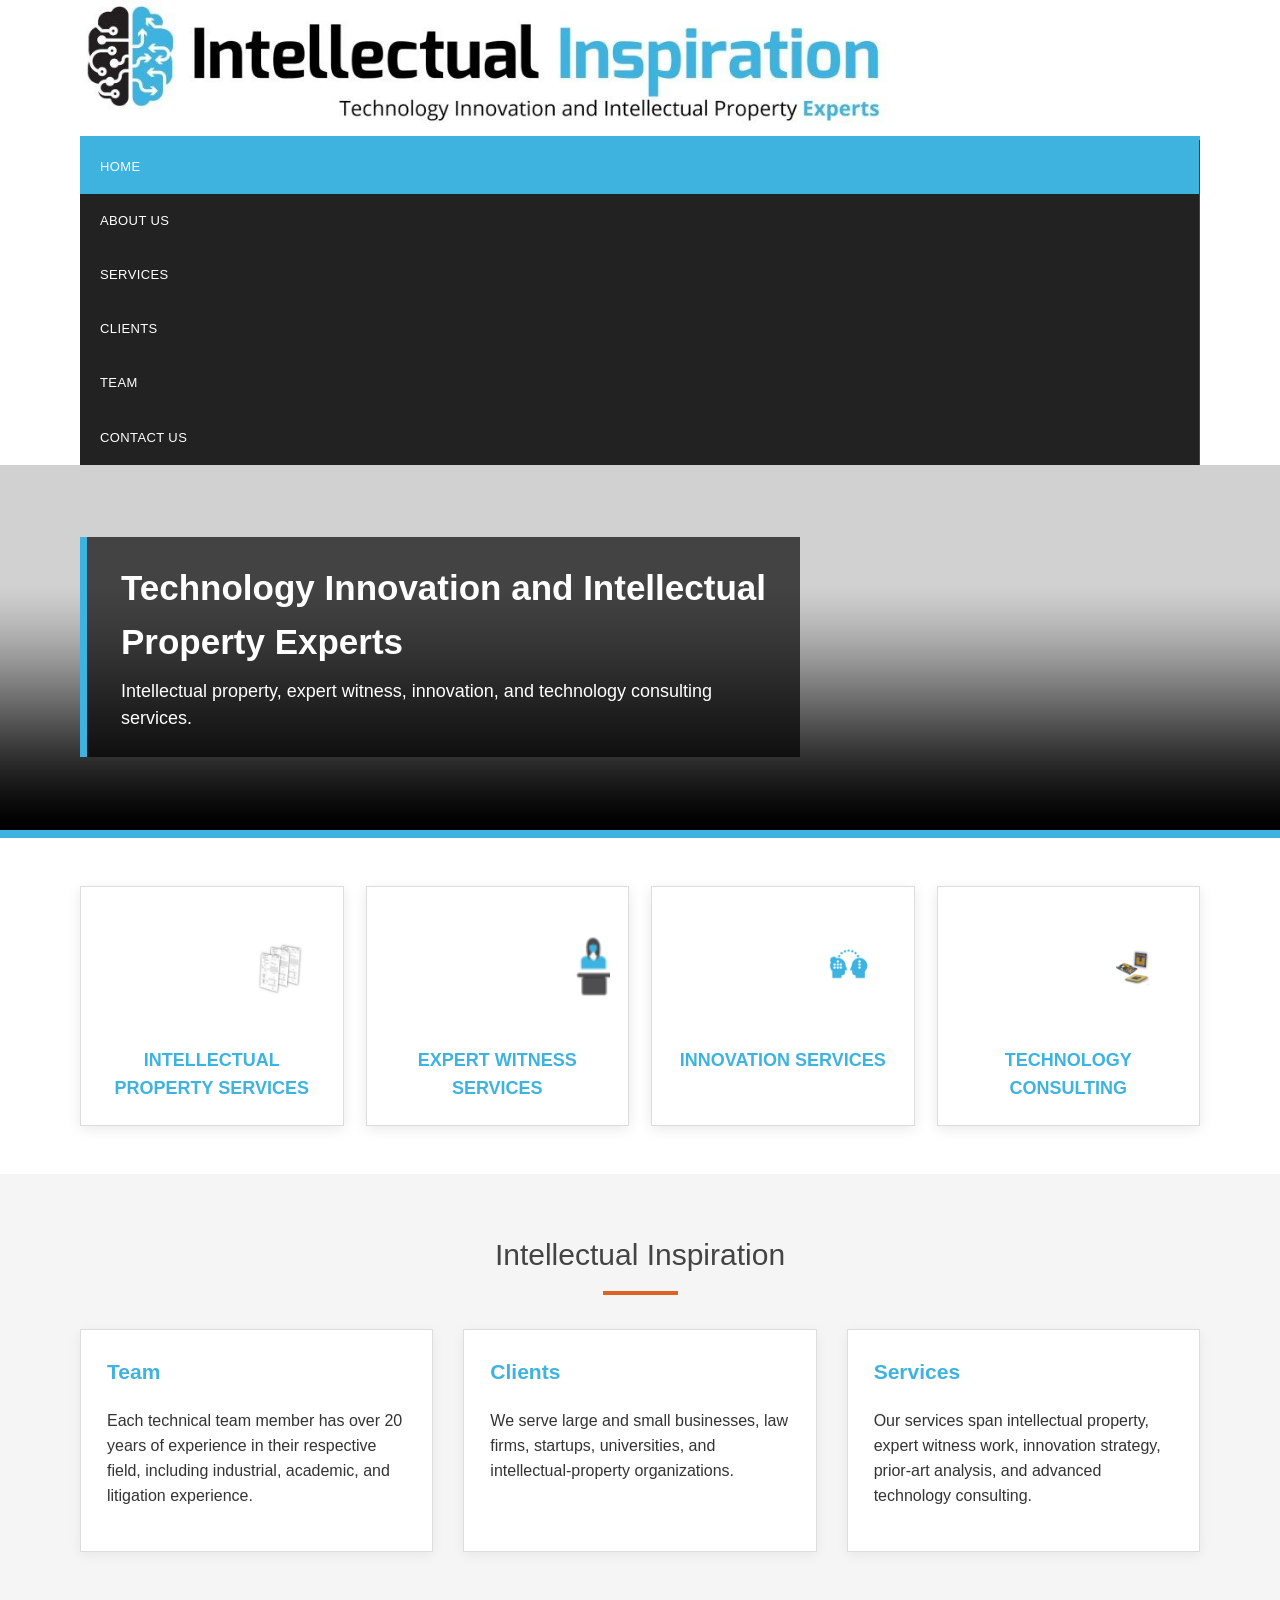
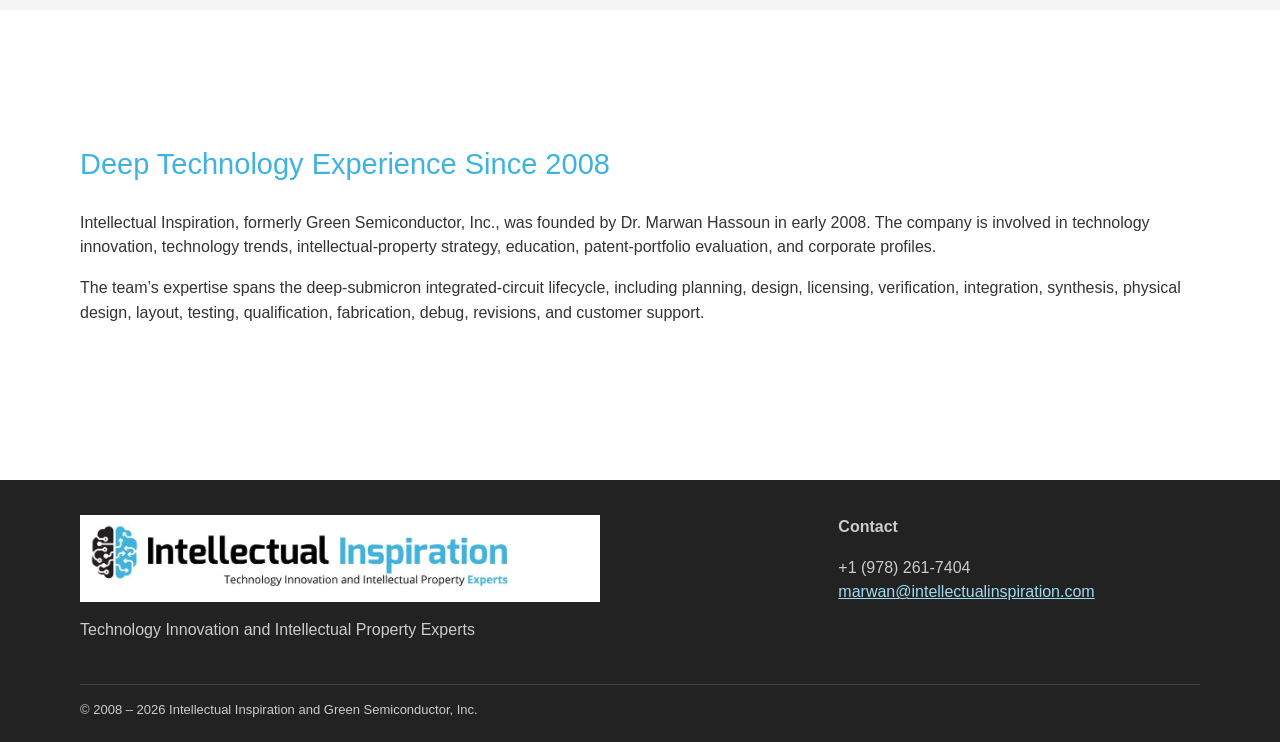
==== commit 617d235f: "Add files via upload" ====
--- a/index.html
+++ b/index.html
@@ -1,5 +1,4 @@
-<!doctype html><html lang="en"><head><meta charset="utf-8"><meta name="viewport" content="width=device-width,initial-scale=1"><title>Home | Intellectual Inspiration</title><meta name="description" content="Technology innovation and intellectual property experts."><link rel="stylesheet" href="assets/style.css"></head><body><header><div class="wrap logo-row"><a href="index.html"><img class="logo" src="assets/images/logo.jpg" alt="Intellectual Inspiration"></a></div>
-<nav><div class="wrap"><button class="menu">☰</button><div class="links"><a class="active" href="index.html">Home</a><a class="" href="about.html">About Us</a><a class="" href="services.html">Services</a><a class="" href="clients.html">Clients</a><a class="" href="team.html">Team</a><a class="" href="contact.html">Contact Us</a></div></div></nav></header><main><section class="hero"><div class="wrap"><div class="hero-box"><h1>Technology Innovation and Intellectual Property Experts</h1><p>Intellectual property, expert witness, innovation, and technology consulting services.</p></div></div></section><div class="bar"></div>
+<!doctype html><html lang="en"><head><meta charset="utf-8"><meta name="viewport" content="width=device-width,initial-scale=1"><title>Home | Intellectual Inspiration</title><meta name="description" content="Technology innovation and intellectual property experts."><link rel="stylesheet" href="assets/style.css"></head><body><header class="site-header"><div class="wrap header-row"><a class="brand" href="index.html"><img class="logo" src="assets/images/logo.jpg" alt="Intellectual Inspiration"></a><button class="menu" aria-label="Open navigation">☰</button><nav class="main-nav"><div class="links"><a class="active" href="index.html">Home</a><a class="" href="about.html">About Us</a><a class="" href="services.html">Services</a><a class="" href="clients.html">Clients</a><a class="" href="team.html">Team</a><a class="" href="contact.html">Contact Us</a></div></nav></div></header><main><section class="hero"><div class="wrap"><div class="hero-box"><h1>Technology Innovation and Intellectual Property Experts</h1><p>Intellectual property, expert witness, innovation, and technology consulting services.</p></div></div></section><div class="bar"></div>
 <div class="wrap tiles"><a class="tile" href="services.html"><img src="assets/images/patent.png"><h3>Intellectual Property Services</h3></a><a class="tile" href="services.html"><img src="assets/images/expert.png"><h3>Expert Witness Services</h3></a><a class="tile" href="services.html"><img src="assets/images/innovation.png"><h3>Innovation Services</h3></a><a class="tile" href="services.html"><img src="assets/images/technology.png"><h3>Technology Consulting</h3></a></div>
 <section class="section gray"><div class="wrap"><div class="title"><h2>Intellectual Inspiration</h2></div><div class="grid3"><div class="box"><h3>Team</h3><p>Each technical team member has over 20 years of experience in their respective field, including industrial, academic, and litigation experience.</p></div><div class="box"><h3>Clients</h3><p>We serve large and small businesses, law firms, startups, universities, and intellectual-property organizations.</p></div><div class="box"><h3>Services</h3><p>Our services span intellectual property, expert witness work, innovation strategy, prior-art analysis, and advanced technology consulting.</p></div></div></div></section>
 <section class="section"><div class="wrap content"><h2>Deep Technology Experience Since 2008</h2><p>Intellectual Inspiration, formerly Green Semiconductor, Inc., was founded by Dr. Marwan Hassoun in early 2008. The company is involved in technology innovation, technology trends, intellectual-property strategy, education, patent-portfolio evaluation, and corporate profiles.</p><p>The team’s expertise spans the deep-submicron integrated-circuit lifecycle, including planning, design, licensing, verification, integration, synthesis, physical design, layout, testing, qualification, fabrication, debug, revisions, and customer support.</p></div></section></main><footer><div class="wrap"><div class="foot"><div><img src="assets/images/logo.jpg" alt="" style="max-width:520px;background:white;padding:8px"><p>Technology Innovation and Intellectual Property Experts</p></div><div><strong>Contact</strong><p>+1 (978) 261-7404<br><a href="mailto:marwan@intellectualinspiration.com">marwan@intellectualinspiration.com</a></p></div></div><div class="copy">© 2008 – <span id="year"></span> Intellectual Inspiration and Green Semiconductor, Inc.</div></div></footer><script src="assets/site.js"></script></body></html>
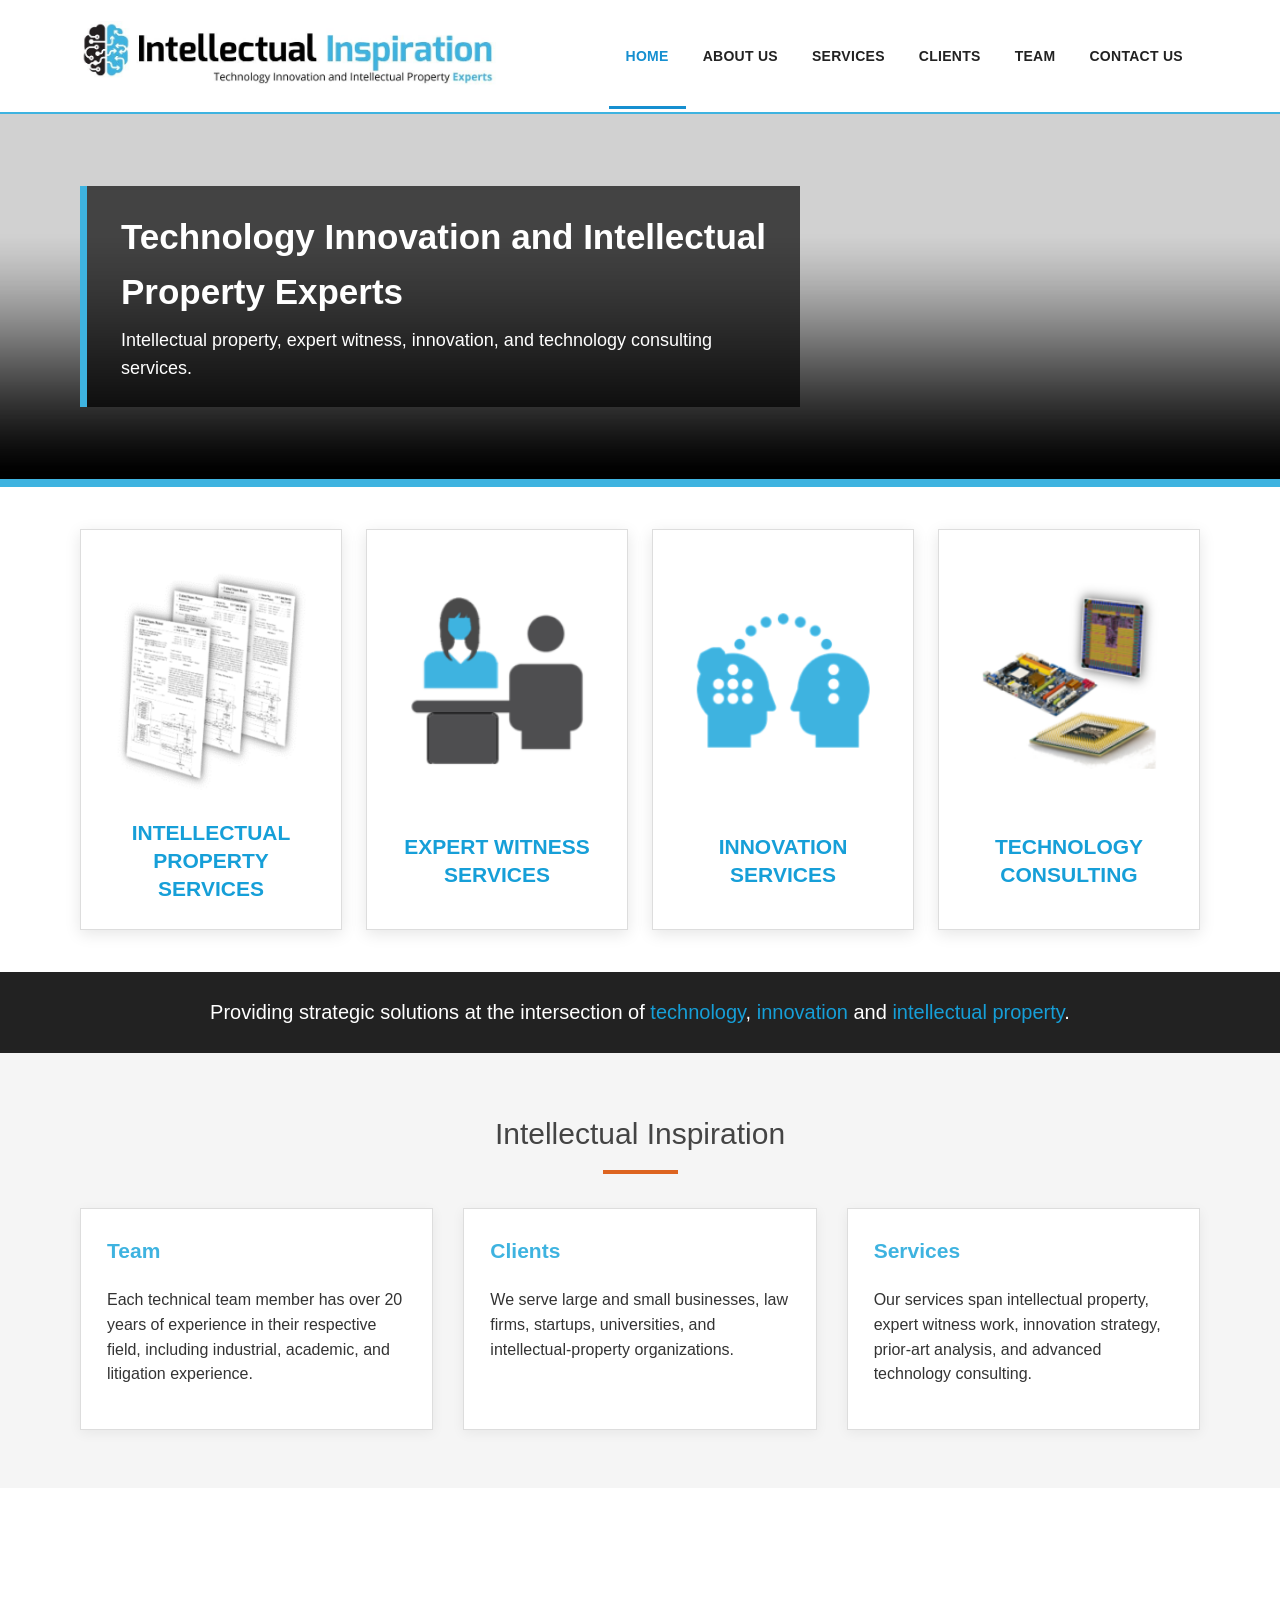
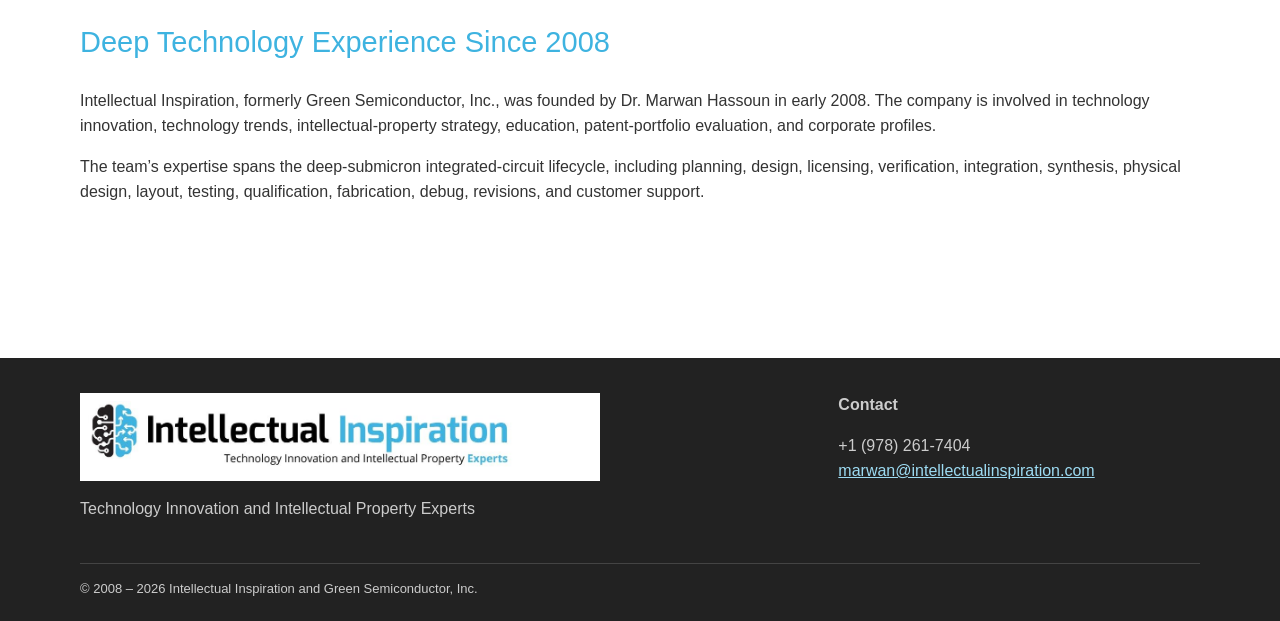
==== commit 667e9873: "Add files via upload" ====
--- a/index.html
+++ b/index.html
@@ -1,4 +1,4 @@
-<!doctype html><html lang="en"><head><meta charset="utf-8"><meta name="viewport" content="width=device-width,initial-scale=1"><title>Home | Intellectual Inspiration</title><meta name="description" content="Technology innovation and intellectual property experts."><link rel="stylesheet" href="assets/style.css"></head><body><header class="site-header"><div class="wrap header-row"><a class="brand" href="index.html"><img class="logo" src="assets/images/logo.jpg" alt="Intellectual Inspiration"></a><button class="menu" aria-label="Open navigation">☰</button><nav class="main-nav"><div class="links"><a class="active" href="index.html">Home</a><a class="" href="about.html">About Us</a><a class="" href="services.html">Services</a><a class="" href="clients.html">Clients</a><a class="" href="team.html">Team</a><a class="" href="contact.html">Contact Us</a></div></nav></div></header><main><section class="hero"><div class="wrap"><div class="hero-box"><h1>Technology Innovation and Intellectual Property Experts</h1><p>Intellectual property, expert witness, innovation, and technology consulting services.</p></div></div></section><div class="bar"></div>
-<div class="wrap tiles"><a class="tile" href="services.html"><img src="assets/images/patent.png"><h3>Intellectual Property Services</h3></a><a class="tile" href="services.html"><img src="assets/images/expert.png"><h3>Expert Witness Services</h3></a><a class="tile" href="services.html"><img src="assets/images/innovation.png"><h3>Innovation Services</h3></a><a class="tile" href="services.html"><img src="assets/images/technology.png"><h3>Technology Consulting</h3></a></div>
+<!doctype html><html lang="en"><head><meta charset="utf-8"><meta name="viewport" content="width=device-width,initial-scale=1"><title>Home | Intellectual Inspiration</title><meta name="description" content="Technology innovation and intellectual property experts."><link rel="stylesheet" href="assets/style.css"></head><body><header class="site-header"><div class="wrap header-row"><a class="brand" href="index.html"><img class="logo" src="assets/images/logo.jpg" alt="Intellectual Inspiration"></a><button class="menu" aria-label="Open navigation">☰</button><nav><div class="links"><a class="active" href="index.html">Home</a><a class="" href="about.html">About Us</a><a class="" href="services.html">Services</a><a class="" href="clients.html">Clients</a><a class="" href="team.html">Team</a><a class="" href="contact.html">Contact Us</a></div></nav></div></header><main><section class="hero"><div class="wrap"><div class="hero-box"><h1>Technology Innovation and Intellectual Property Experts</h1><p>Intellectual property, expert witness, innovation, and technology consulting services.</p></div></div></section><div class="bar"></div>
+<div class="wrap tiles"><a class="tile" href="services.html"><img src="assets/images/patent-card.png"><h3>Intellectual Property Services</h3></a><a class="tile" href="services.html"><img src="assets/images/expert-card.png"><h3>Expert Witness Services</h3></a><a class="tile" href="services.html"><img src="assets/images/innovation-card.png"><h3>Innovation Services</h3></a><a class="tile" href="services.html"><img src="assets/images/technology-card.png"><h3>Technology Consulting</h3></a></div><section class="strategy-bar"><div class="wrap">Providing strategic solutions at the intersection of <span>technology</span>, <span>innovation</span> and <span>intellectual property</span>.</div></section>
 <section class="section gray"><div class="wrap"><div class="title"><h2>Intellectual Inspiration</h2></div><div class="grid3"><div class="box"><h3>Team</h3><p>Each technical team member has over 20 years of experience in their respective field, including industrial, academic, and litigation experience.</p></div><div class="box"><h3>Clients</h3><p>We serve large and small businesses, law firms, startups, universities, and intellectual-property organizations.</p></div><div class="box"><h3>Services</h3><p>Our services span intellectual property, expert witness work, innovation strategy, prior-art analysis, and advanced technology consulting.</p></div></div></div></section>
 <section class="section"><div class="wrap content"><h2>Deep Technology Experience Since 2008</h2><p>Intellectual Inspiration, formerly Green Semiconductor, Inc., was founded by Dr. Marwan Hassoun in early 2008. The company is involved in technology innovation, technology trends, intellectual-property strategy, education, patent-portfolio evaluation, and corporate profiles.</p><p>The team’s expertise spans the deep-submicron integrated-circuit lifecycle, including planning, design, licensing, verification, integration, synthesis, physical design, layout, testing, qualification, fabrication, debug, revisions, and customer support.</p></div></section></main><footer><div class="wrap"><div class="foot"><div><img src="assets/images/logo.jpg" alt="" style="max-width:520px;background:white;padding:8px"><p>Technology Innovation and Intellectual Property Experts</p></div><div><strong>Contact</strong><p>+1 (978) 261-7404<br><a href="mailto:marwan@intellectualinspiration.com">marwan@intellectualinspiration.com</a></p></div></div><div class="copy">© 2008 – <span id="year"></span> Intellectual Inspiration and Green Semiconductor, Inc.</div></div></footer><script src="assets/site.js"></script></body></html>
--- a/assets/style.css
+++ b/assets/style.css
@@ -1,7 +1,69 @@
 
 :root{--blue:#3eb3e0;--light:#accbe0;--orange:#dd6420;--ink:#333;--soft:#f5f5f5}
 *{box-sizing:border-box}html{scroll-behavior:smooth}body{margin:0;font-family:Arial,Helvetica,sans-serif;color:var(--ink);line-height:1.55;background:#fff}a{color:#2a9fcc}img{max-width:100%;display:block}.wrap{width:min(1120px,calc(100% - 34px));margin:auto}
-header{background:#fff}.logo-row{padding:18px 0 14px}.logo{width:min(100%,960px)}nav{background:#222;border-top:4px solid var(--blue)}nav .wrap{display:flex;align-items:center}nav a{color:#fff;text-decoration:none;text-transform:uppercase;font-size:13px;letter-spacing:.03em;padding:17px 20px;display:block;border-right:1px solid #444}nav a:hover,nav a.active{background:var(--blue)}.menu{display:none;color:#fff;background:none;border:0;font-size:26px;padding:10px}
+.site-header{background:#fff;border-bottom:2px solid var(--blue)}
+.header-row{min-height:112px;display:flex;align-items:center;justify-content:space-between;gap:34px}
+.brand{display:block;flex:0 1 610px}
+.logo{width:100%;height:auto}
+nav{margin-left:auto}
+.links{display:flex;align-items:center;justify-content:flex-end;white-space:nowrap}
+nav a{color:#222;text-decoration:none;text-transform:uppercase;font-size:14px;font-weight:600;letter-spacing:.02em;padding:43px 17px 39px;display:block;border-bottom:3px solid transparent}
+nav a:hover,nav a.active{color:#168fd0;border-bottom-color:#168fd0}
+.menu{display:none;color:#222;background:none;border:0;font-size:27px;padding:8px}
 .hero{height:365px;background:url('images/hero.jpg') center/cover no-repeat;position:relative;display:flex;align-items:center}.hero:after{content:"";position:absolute;inset:0;background:rgba(0,0,0,.18)}.hero-box{position:relative;z-index:2;background:rgba(0,0,0,.68);color:#fff;padding:24px 34px;max-width:720px;border-left:7px solid var(--blue)}.hero h1{font-size:35px;margin:0 0 8px}.hero p{font-size:18px;margin:0}.bar{height:8px;background:var(--blue)}
-.tiles{display:grid;grid-template-columns:repeat(4,1fr);gap:22px;padding:48px 0}.tile{text-align:center;border:1px solid #ddd;background:#fff;box-shadow:0 3px 13px rgba(0,0,0,.09);padding:18px;text-decoration:none;color:var(--ink)}.tile img{width:100%;aspect-ratio:16/9;object-fit:cover}.tile h3{color:var(--blue);font-size:18px;margin:16px 0 4px;text-transform:uppercase}.section{padding:58px 0}.section.gray{background:var(--soft)}.title{text-align:center;margin-bottom:34px}.title h2{font-size:30px;font-weight:400;color:#444;margin:0}.title h2:after{content:"";display:block;width:75px;height:4px;background:var(--orange);margin:12px auto}.grid3{display:grid;grid-template-columns:repeat(3,1fr);gap:30px}.box{background:#fff;border:1px solid #ddd;padding:26px;box-shadow:0 3px 12px rgba(0,0,0,.06)}.box h3{color:var(--blue);font-size:21px;margin-top:0}.page-head{background:#eaf6fb;border-bottom:1px solid #c7e5f1;padding:34px 0}.page-head h1{font-weight:400;color:#333;margin:0;font-size:34px}.content{padding:50px 0}.content h2,.content h3{font-weight:400;color:var(--blue)}.content h2{font-size:29px}.content h3{font-size:22px}.content p,.content li{font-size:16px}.services{display:grid;grid-template-columns:repeat(2,1fr);gap:28px}.service{border-top:5px solid var(--blue);background:#fafafa;padding:25px;border-left:1px solid #ddd;border-right:1px solid #ddd;border-bottom:1px solid #ddd}.service:nth-child(even){border-top-color:var(--orange)}.service ul{padding-left:20px}.profile{display:grid;grid-template-columns:280px 1fr;gap:38px}.profile img{border:8px solid #eee}.btn{display:inline-block;background:var(--orange);color:#fff;text-decoration:none;padding:11px 18px}.clients{display:grid;grid-template-columns:repeat(2,1fr);gap:26px}.client{display:grid;grid-template-columns:120px 1fr;gap:20px;border-bottom:1px solid #ddd;padding-bottom:22px}.client img{width:120px;height:90px;object-fit:cover}.contact{display:grid;grid-template-columns:1fr 360px;gap:40px}.contact-card{background:#eaf6fb;border-left:6px solid var(--blue);padding:25px}footer{background:#222;color:#ccc;padding:35px 0 22px;margin-top:30px}footer a{color:#9ddbf2}.foot{display:grid;grid-template-columns:2fr 1fr;gap:35px}.copy{border-top:1px solid #444;margin-top:25px;padding-top:15px;font-size:13px}
-@media(max-width:800px){.tiles,.grid3,.services,.clients,.foot{grid-template-columns:1fr}.profile,.contact{grid-template-columns:1fr}.menu{display:block}nav .wrap{display:block}nav .links{display:none}.links.open{display:block}nav a{border-right:0;border-top:1px solid #444}.hero{height:300px}.hero h1{font-size:28px}.logo-row{padding:12px 0}}
+.tiles{display:grid;grid-template-columns:repeat(4,1fr);gap:24px;padding:42px 0}
+.tile{height:395px;text-align:center;border:1px solid #ddd;background:#fff;box-shadow:0 4px 15px rgba(0,0,0,.10);padding:24px 20px 22px;text-decoration:none;color:var(--ink);display:flex;flex-direction:column;align-items:center;justify-content:flex-start}
+.tile img{width:100%;height:245px;object-fit:contain;object-position:center;margin:0 auto 10px}
+.tile h3{color:#169fd8;font-size:21px;line-height:1.35;margin:4px auto 0;text-transform:uppercase;max-width:245px}
+.strategy-bar{background:#222;color:#fff;text-align:center;padding:25px 15px;font-size:20px}
+.strategy-bar span{color:#169fd8}.section{padding:58px 0}.section.gray{background:var(--soft)}.title{text-align:center;margin-bottom:34px}.title h2{font-size:30px;font-weight:400;color:#444;margin:0}.title h2:after{content:"";display:block;width:75px;height:4px;background:var(--orange);margin:12px auto}.grid3{display:grid;grid-template-columns:repeat(3,1fr);gap:30px}.box{background:#fff;border:1px solid #ddd;padding:26px;box-shadow:0 3px 12px rgba(0,0,0,.06)}.box h3{color:var(--blue);font-size:21px;margin-top:0}.page-head{background:#eaf6fb;border-bottom:1px solid #c7e5f1;padding:34px 0}.page-head h1{font-weight:400;color:#333;margin:0;font-size:34px}.content{padding:50px 0}.content h2,.content h3{font-weight:400;color:var(--blue)}.content h2{font-size:29px}.content h3{font-size:22px}.content p,.content li{font-size:16px}.services{display:grid;grid-template-columns:repeat(2,1fr);gap:28px}.service{border-top:5px solid var(--blue);background:#fafafa;padding:25px;border-left:1px solid #ddd;border-right:1px solid #ddd;border-bottom:1px solid #ddd}.service:nth-child(even){border-top-color:var(--orange)}.service ul{padding-left:20px}.profile{display:grid;grid-template-columns:280px 1fr;gap:38px}.profile img{border:8px solid #eee}.btn{display:inline-block;background:var(--orange);color:#fff;text-decoration:none;padding:11px 18px}.clients{display:grid;grid-template-columns:repeat(2,1fr);gap:26px}.client{display:grid;grid-template-columns:120px 1fr;gap:20px;border-bottom:1px solid #ddd;padding-bottom:22px}.client img{width:120px;height:90px;object-fit:cover}.contact{display:grid;grid-template-columns:1fr 360px;gap:40px}.contact-card{background:#eaf6fb;border-left:6px solid var(--blue);padding:25px}footer{background:#222;color:#ccc;padding:35px 0 22px;margin-top:30px}footer a{color:#9ddbf2}.foot{display:grid;grid-template-columns:2fr 1fr;gap:35px}.copy{border-top:1px solid #444;margin-top:25px;padding-top:15px;font-size:13px}
+@media(max-width:920px){
+.header-row{min-height:88px;position:relative}.brand{flex-basis:560px}.menu{display:block}nav{margin-left:0}nav .links{display:none;position:absolute;top:88px;left:0;right:0;z-index:20;background:#222;flex-direction:column;align-items:stretch}nav .links.open{display:flex}nav a{color:#fff;padding:14px 20px;border-bottom:1px solid #444}nav a:hover,nav a.active{background:var(--blue);color:#fff;border-bottom-color:#444}.tiles{grid-template-columns:repeat(2,1fr)}.grid3,.services,.clients,.foot{grid-template-columns:1fr}.profile,.contact{grid-template-columns:1fr}.hero{height:300px}.hero h1{font-size:28px}}
+@media(max-width:600px){.header-row{min-height:75px}.brand{flex-basis:430px}nav .links{top:75px}.tiles{grid-template-columns:1fr}.tile{height:365px}.tile img{height:220px}.strategy-bar{font-size:17px}}
+/* Version 3.2 service-card correction */
+.tiles{
+  display:grid;
+  grid-template-columns:repeat(4,minmax(0,1fr));
+  gap:24px;
+  padding:42px 0;
+  align-items:stretch;
+}
+.tile{
+  min-height:395px;
+  height:auto;
+  padding:28px 22px 26px;
+  display:flex;
+  flex-direction:column;
+  align-items:center;
+  justify-content:flex-start;
+  text-align:center;
+  overflow:hidden;
+}
+.tile img{
+  display:block;
+  width:auto;
+  max-width:88%;
+  height:245px;
+  object-fit:contain;
+  object-position:center;
+  margin:0 auto 16px;
+  flex:0 0 245px;
+}
+.tile h3{
+  margin:0 auto;
+  font-size:21px;
+  line-height:1.32;
+  max-width:240px;
+  min-height:84px;
+  display:flex;
+  align-items:center;
+  justify-content:center;
+}
+@media(max-width:920px){
+  .tiles{grid-template-columns:repeat(2,minmax(0,1fr))}
+}
+@media(max-width:600px){
+  .tiles{grid-template-columns:1fr}
+  .tile{min-height:365px}
+  .tile img{height:220px;flex-basis:220px}
+}
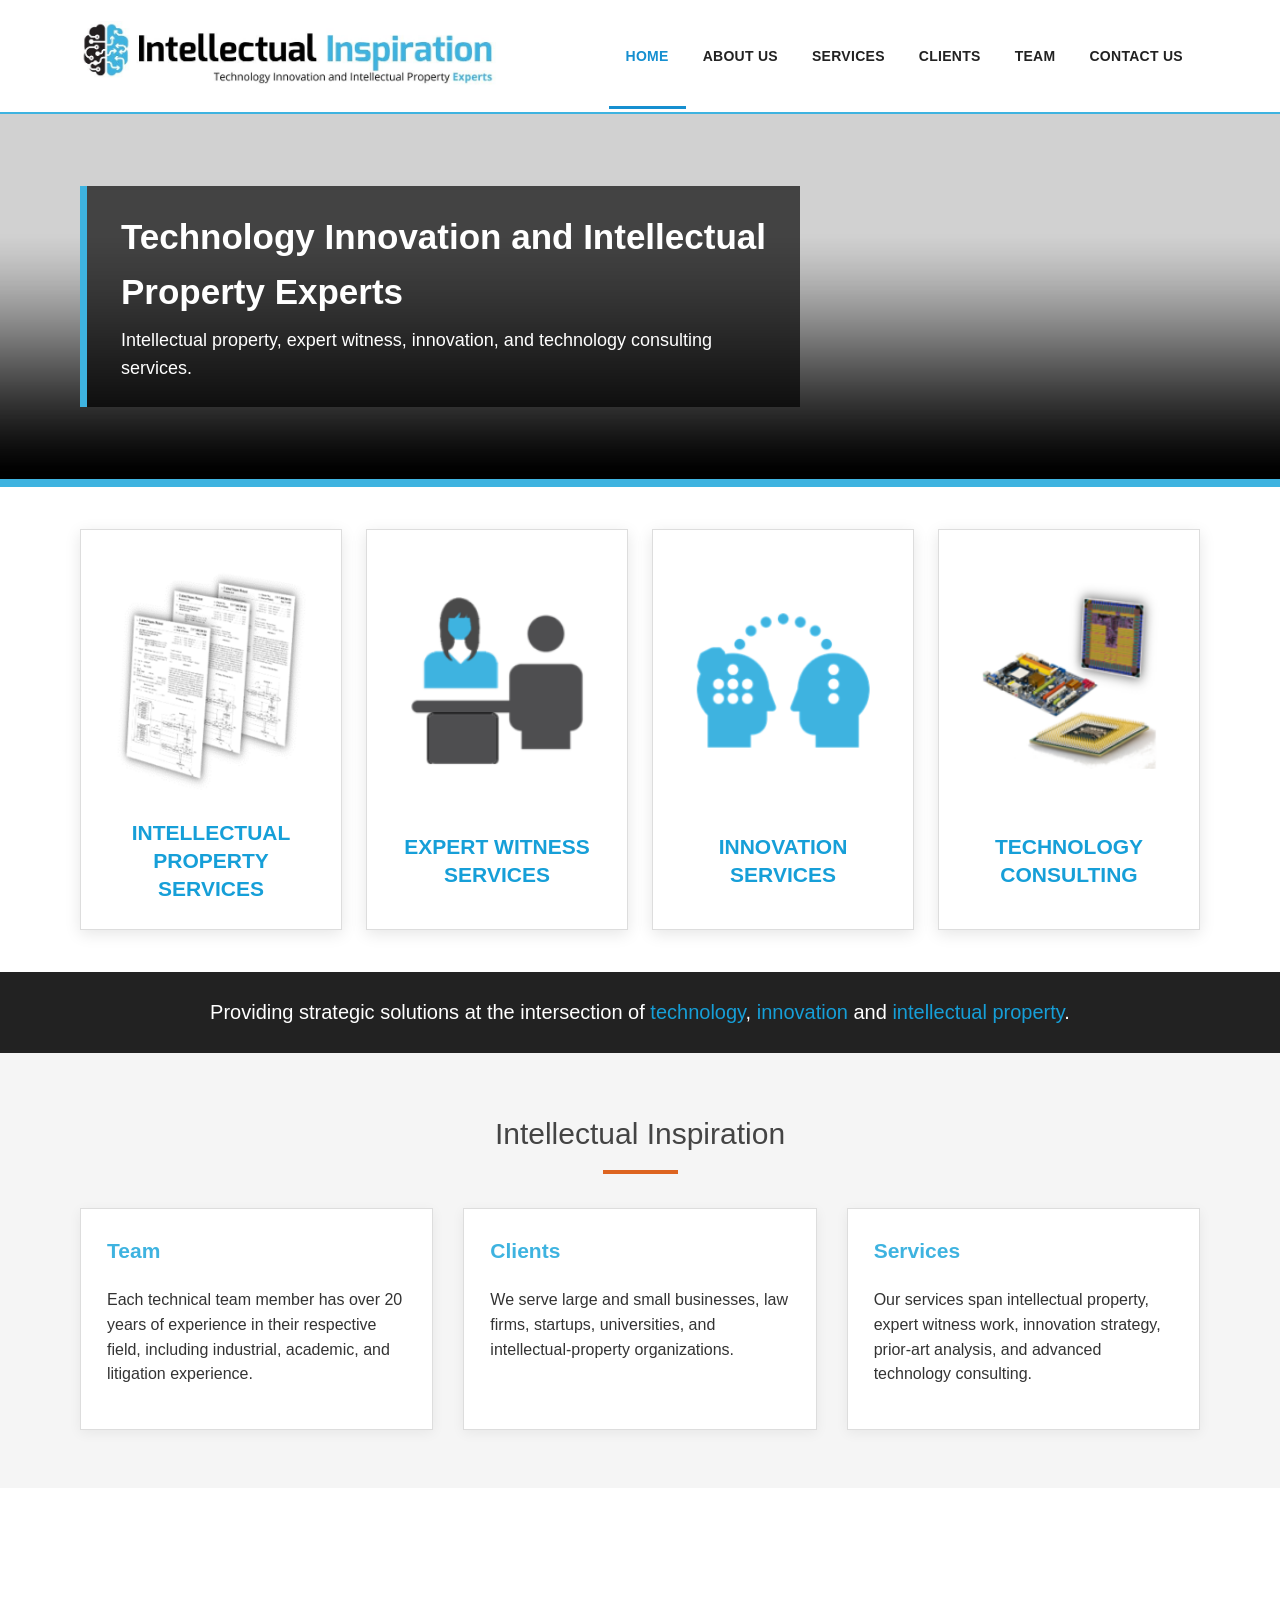
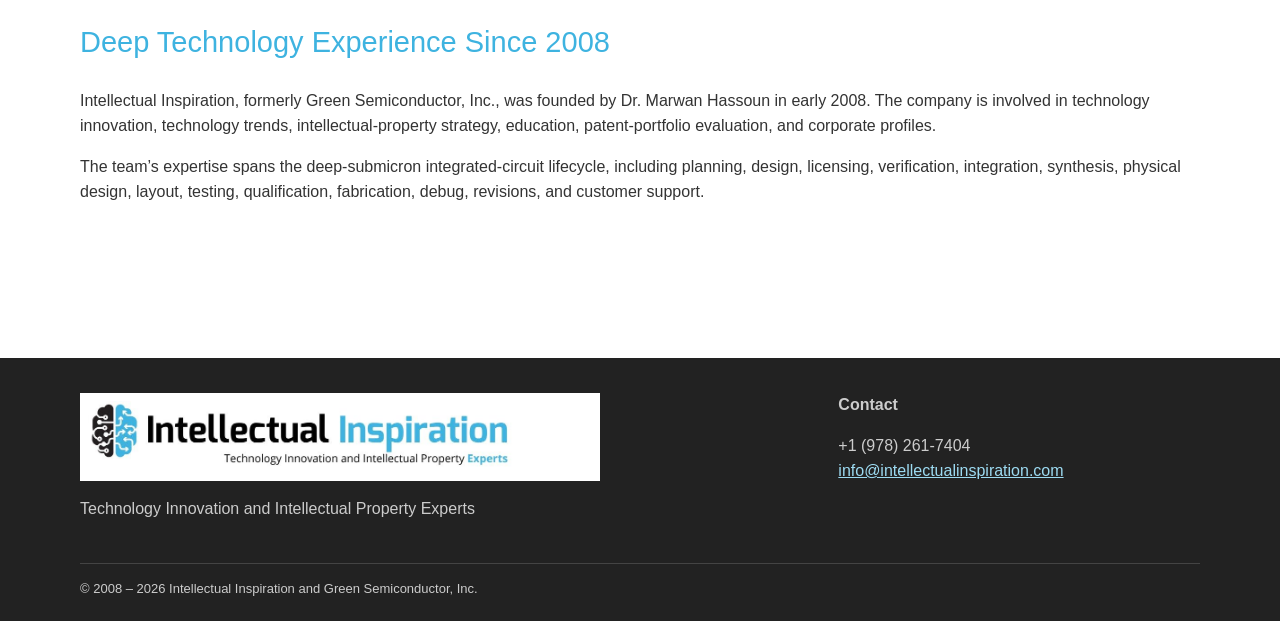
==== commit c167da69: "Add files via upload" ====
--- a/index.html
+++ b/index.html
@@ -1,4 +1,4 @@
 <!doctype html><html lang="en"><head><meta charset="utf-8"><meta name="viewport" content="width=device-width,initial-scale=1"><title>Home | Intellectual Inspiration</title><meta name="description" content="Technology innovation and intellectual property experts."><link rel="stylesheet" href="assets/style.css"></head><body><header class="site-header"><div class="wrap header-row"><a class="brand" href="index.html"><img class="logo" src="assets/images/logo.jpg" alt="Intellectual Inspiration"></a><button class="menu" aria-label="Open navigation">☰</button><nav><div class="links"><a class="active" href="index.html">Home</a><a class="" href="about.html">About Us</a><a class="" href="services.html">Services</a><a class="" href="clients.html">Clients</a><a class="" href="team.html">Team</a><a class="" href="contact.html">Contact Us</a></div></nav></div></header><main><section class="hero"><div class="wrap"><div class="hero-box"><h1>Technology Innovation and Intellectual Property Experts</h1><p>Intellectual property, expert witness, innovation, and technology consulting services.</p></div></div></section><div class="bar"></div>
 <div class="wrap tiles"><a class="tile" href="services.html"><img src="assets/images/patent-card.png"><h3>Intellectual Property Services</h3></a><a class="tile" href="services.html"><img src="assets/images/expert-card.png"><h3>Expert Witness Services</h3></a><a class="tile" href="services.html"><img src="assets/images/innovation-card.png"><h3>Innovation Services</h3></a><a class="tile" href="services.html"><img src="assets/images/technology-card.png"><h3>Technology Consulting</h3></a></div><section class="strategy-bar"><div class="wrap">Providing strategic solutions at the intersection of <span>technology</span>, <span>innovation</span> and <span>intellectual property</span>.</div></section>
 <section class="section gray"><div class="wrap"><div class="title"><h2>Intellectual Inspiration</h2></div><div class="grid3"><div class="box"><h3>Team</h3><p>Each technical team member has over 20 years of experience in their respective field, including industrial, academic, and litigation experience.</p></div><div class="box"><h3>Clients</h3><p>We serve large and small businesses, law firms, startups, universities, and intellectual-property organizations.</p></div><div class="box"><h3>Services</h3><p>Our services span intellectual property, expert witness work, innovation strategy, prior-art analysis, and advanced technology consulting.</p></div></div></div></section>
-<section class="section"><div class="wrap content"><h2>Deep Technology Experience Since 2008</h2><p>Intellectual Inspiration, formerly Green Semiconductor, Inc., was founded by Dr. Marwan Hassoun in early 2008. The company is involved in technology innovation, technology trends, intellectual-property strategy, education, patent-portfolio evaluation, and corporate profiles.</p><p>The team’s expertise spans the deep-submicron integrated-circuit lifecycle, including planning, design, licensing, verification, integration, synthesis, physical design, layout, testing, qualification, fabrication, debug, revisions, and customer support.</p></div></section></main><footer><div class="wrap"><div class="foot"><div><img src="assets/images/logo.jpg" alt="" style="max-width:520px;background:white;padding:8px"><p>Technology Innovation and Intellectual Property Experts</p></div><div><strong>Contact</strong><p>+1 (978) 261-7404<br><a href="mailto:marwan@intellectualinspiration.com">marwan@intellectualinspiration.com</a></p></div></div><div class="copy">© 2008 – <span id="year"></span> Intellectual Inspiration and Green Semiconductor, Inc.</div></div></footer><script src="assets/site.js"></script></body></html>+<section class="section"><div class="wrap content"><h2>Deep Technology Experience Since 2008</h2><p>Intellectual Inspiration, formerly Green Semiconductor, Inc., was founded by Dr. Marwan Hassoun in early 2008. The company is involved in technology innovation, technology trends, intellectual-property strategy, education, patent-portfolio evaluation, and corporate profiles.</p><p>The team’s expertise spans the deep-submicron integrated-circuit lifecycle, including planning, design, licensing, verification, integration, synthesis, physical design, layout, testing, qualification, fabrication, debug, revisions, and customer support.</p></div></section></main><footer><div class="wrap"><div class="foot"><div><img src="assets/images/logo.jpg" alt="" style="max-width:520px;background:white;padding:8px"><p>Technology Innovation and Intellectual Property Experts</p></div><div><strong>Contact</strong><p>+1 (978) 261-7404<br><a href="mailto:info@intellectualinspiration.com">info@intellectualinspiration.com</a></p></div></div><div class="copy">© 2008 – <span id="year"></span> Intellectual Inspiration and Green Semiconductor, Inc.</div></div></footer><script src="assets/site.js"></script></body></html>
